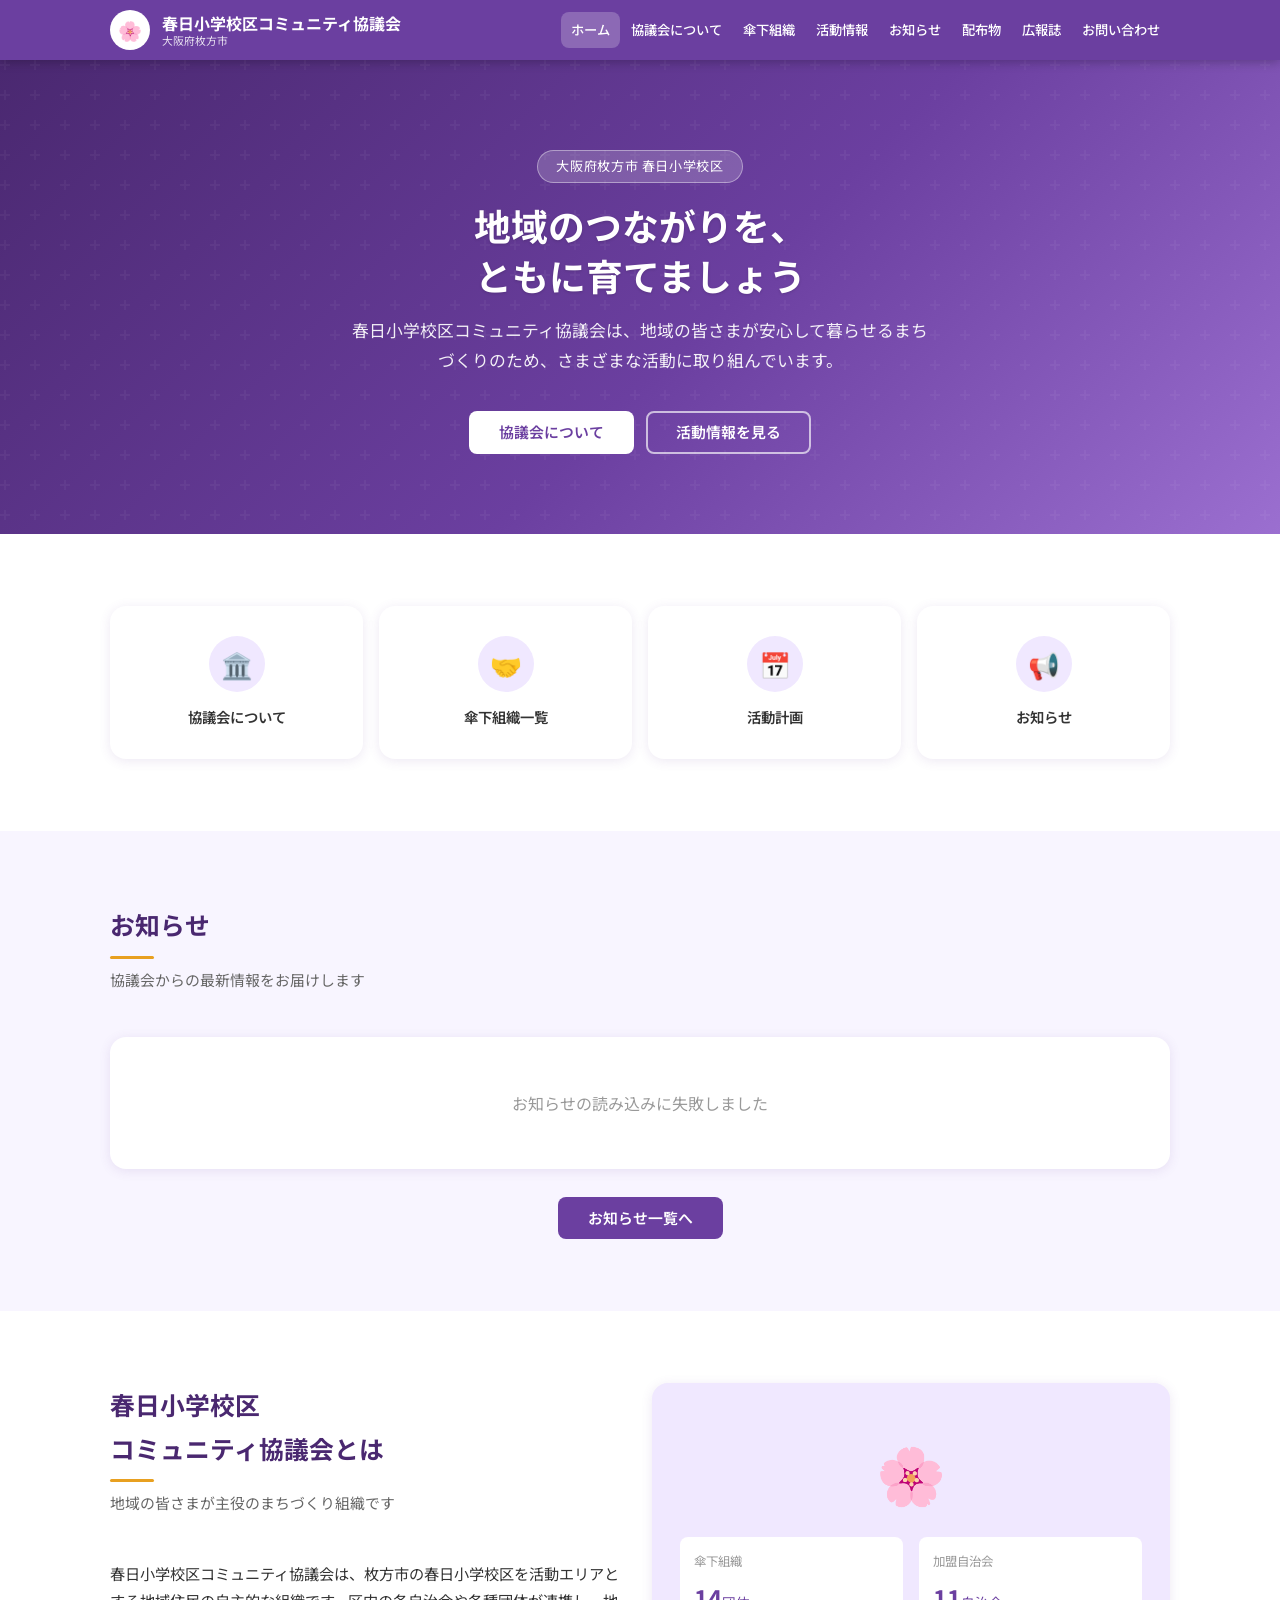
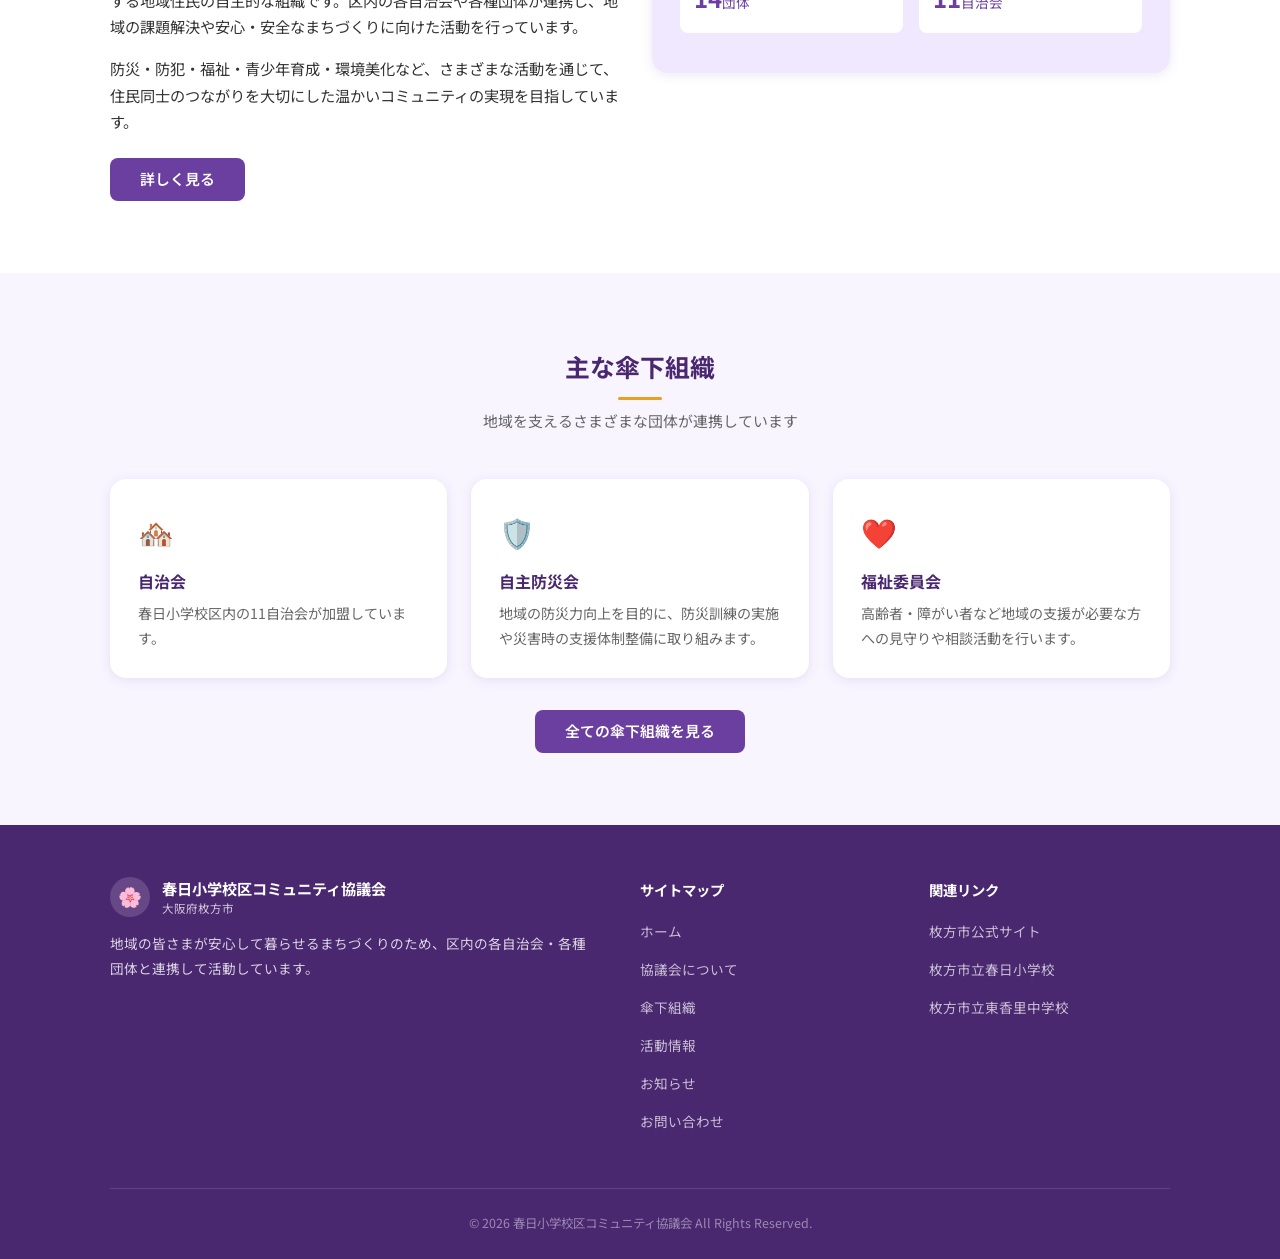
==== index.html @ cde9c7a3 "Update index.html" ====
<!DOCTYPE html>
<html lang="ja">
<head>
  <meta charset="UTF-8">
  <meta name="viewport" content="width=device-width, initial-scale=1.0">
  <title>春日小学校区コミュニティ協議会</title>
  <meta name="description" content="大阪府枚方市 春日小学校区コミュニティ協議会の公式ウェブサイトです。地域の皆さまへのお知らせや活動情報を発信しています。">
  <link rel="preconnect" href="https://fonts.googleapis.com">
  <link href="https://fonts.googleapis.com/css2?family=Noto+Sans+JP:wght@400;500;700&display=swap" rel="stylesheet">
  <link rel="stylesheet" href="css/style.css">
</head>
<body>

<!-- ── ヘッダー ── -->
<header class="site-header">
  <div class="header-inner">
    <a href="index.html" class="site-logo">
      <div class="logo-mark">🌸</div>
      <div class="logo-text">
        春日小学校区コミュニティ協議会
        <small>大阪府枚方市</small>
      </div>
    </a>
    <button class="nav-toggle" aria-label="メニューを開く" aria-expanded="false">
      <span></span><span></span><span></span>
    </button>
    <nav class="site-nav" aria-label="メインナビゲーション">
      <a href="index.html">ホーム</a>
      <a href="about.html">協議会について</a>
      <a href="organizations.html">傘下組織</a>
      <a href="activities.html">活動情報</a>
      <a href="news.html">お知らせ</a>
      <a href="haifubutsu.html">配布物</a>
      <a href="kouhou.html">広報誌</a>
      <a href="contact.html">お問い合わせ</a>
    </nav>
  </div>
</header>

<!-- ── ヒーロー ── -->
<section class="hero">
  <div class="hero-content">
    <div class="hero-badge">大阪府枚方市 春日小学校区</div>
    <h1>地域のつながりを、<br>ともに育てましょう</h1>
    <p>春日小学校区コミュニティ協議会は、地域の皆さまが安心して暮らせるまちづくりのため、さまざまな活動に取り組んでいます。</p>
    <div class="hero-btns">
      <a href="about.html" class="btn btn-white">協議会について</a>
      <a href="activities.html" class="btn btn-outline">活動情報を見る</a>
    </div>
  </div>
</section>

<!-- ── クイックリンク ── -->
<section class="section">
  <div class="container">
    <div class="quick-links">
      <a href="about.html" class="quick-link">
        <div class="ql-icon">🏛️</div>
        <span>協議会について</span>
      </a>
      <a href="organizations.html" class="quick-link">
        <div class="ql-icon">🤝</div>
        <span>傘下組織一覧</span>
      </a>
      <a href="activities.html" class="quick-link">
        <div class="ql-icon">📅</div>
        <span>活動計画</span>
      </a>
      <a href="news.html" class="quick-link">
        <div class="ql-icon">📢</div>
        <span>お知らせ</span>
      </a>
    </div>
  </div>
</section>

<!-- ── お知らせ ── -->
<section class="section section-alt">
  <div class="container">
    <div class="section-head">
      <h2 class="section-title">お知らせ</h2>
      <p class="section-desc">協議会からの最新情報をお届けします</p>
    </div>

    <div class="card">
      <div id="indexNewsContainer"></div>
    </div>

    <div style="text-align:center; margin-top:28px;">
      <a href="news.html" class="btn btn-primary">お知らせ一覧へ</a>
    </div>
  </div>
</section>

<!-- ── 協議会紹介 ── -->
<section class="section">
  <div class="container">
    <div class="grid grid-2" style="align-items:start;">
      <div>
        <div class="section-head">
          <h2 class="section-title">春日小学校区<br>コミュニティ協議会とは</h2>
          <p class="section-desc">地域の皆さまが主役のまちづくり組織です</p>
        </div>
        <p style="margin-bottom:1em; font-size:0.95rem;">春日小学校区コミュニティ協議会は、枚方市の春日小学校区を活動エリアとする地域住民の自主的な組織です。区内の各自治会や各種団体が連携し、地域の課題解決や安心・安全なまちづくりに向けた活動を行っています。</p>
        <p style="margin-bottom:1em; font-size:0.95rem;">防災・防犯・福祉・青少年育成・環境美化など、さまざまな活動を通じて、住民同士のつながりを大切にした温かいコミュニティの実現を目指しています。</p>
        <a href="about.html" class="btn btn-primary" style="margin-top:8px;">詳しく見る</a>
      </div>
      <div>
        <div class="card" style="background:var(--primary-pale); border:none; text-align:center; padding:40px 28px;">
          <div style="font-size:3.5rem; margin-bottom:16px;">🌸</div>
          <div style="display:grid; grid-template-columns:1fr 1fr; gap:16px; text-align:left; margin-top:8px;">
            <div style="background:white; border-radius:var(--radius); padding:14px;">
              <div style="font-size:0.78rem; color:var(--text-muted); margin-bottom:4px;">傘下組織</div>
              <div style="font-size:1.5rem; font-weight:700; color:var(--primary);">14<span style="font-size:0.85rem; font-weight:400;">団体</span></div>
            </div>
            <div style="background:white; border-radius:var(--radius); padding:14px;">
              <div style="font-size:0.78rem; color:var(--text-muted); margin-bottom:4px;">加盟自治会</div>
              <div style="font-size:1.5rem; font-weight:700; color:var(--primary);">11<span style="font-size:0.85rem; font-weight:400;">自治会</span></div>
            </div>
          </div>
        </div>
      </div>
    </div>
  </div>
</section>

<!-- ── 傘下組織一部紹介 ── -->
<section class="section section-alt">
  <div class="container">
    <div class="section-head center">
      <h2 class="section-title">主な傘下組織</h2>
      <p class="section-desc">地域を支えるさまざまな団体が連携しています</p>
    </div>
    <div class="grid grid-3">
      <div class="card">
        <div style="font-size:1.8rem; margin-bottom:10px;">🏘️</div>
        <div style="font-weight:700; color:var(--primary-dark); margin-bottom:6px;">自治会</div>
        <p style="font-size:0.88rem; color:var(--text-light);">春日小学校区内の11自治会が加盟しています。</p>
      </div>
      <div class="card">
        <div style="font-size:1.8rem; margin-bottom:10px;">🛡️</div>
        <div style="font-weight:700; color:var(--primary-dark); margin-bottom:6px;">自主防災会</div>
        <p style="font-size:0.88rem; color:var(--text-light);">地域の防災力向上を目的に、防災訓練の実施や災害時の支援体制整備に取り組みます。</p>
      </div>
      <div class="card">
        <div style="font-size:1.8rem; margin-bottom:10px;">❤️</div>
        <div style="font-weight:700; color:var(--primary-dark); margin-bottom:6px;">福祉委員会</div>
        <p style="font-size:0.88rem; color:var(--text-light);">高齢者・障がい者など地域の支援が必要な方への見守りや相談活動を行います。</p>
      </div>
    </div>
    <div style="text-align:center; margin-top:32px;">
      <a href="organizations.html" class="btn btn-primary">全ての傘下組織を見る</a>
    </div>
  </div>
</section>

<!-- ── フッター ── -->
<footer class="site-footer">
  <div class="container">
    <div class="footer-grid">
      <div>
        <div class="footer-logo">
          <div class="logo-mark">🌸</div>
          <div class="footer-site-name">
            春日小学校区コミュニティ協議会
            <small>大阪府枚方市</small>
          </div>
        </div>
        <p class="footer-desc">地域の皆さまが安心して暮らせるまちづくりのため、区内の各自治会・各種団体と連携して活動しています。</p>
      </div>
      <div>
        <div class="footer-col-title">サイトマップ</div>
        <ul class="footer-nav">
          <li><a href="index.html">ホーム</a></li>
          <li><a href="about.html">協議会について</a></li>
          <li><a href="organizations.html">傘下組織</a></li>
          <li><a href="activities.html">活動情報</a></li>
          <li><a href="news.html">お知らせ</a></li>
          <li><a href="contact.html">お問い合わせ</a></li>
        </ul>
      </div>
      <div>
        <div class="footer-col-title">関連リンク</div>
        <ul class="footer-nav">
          <li><a href="https://www.city.hirakata.osaka.jp/" target="_blank" rel="noopener">枚方市公式サイト</a></li>
            <li><a href="https://hirakata.schoolweb.ne.jp/2710043" target="_blank" rel="noopener">枚方市立春日小学校</a></li>
            <li><a href="https://hirakata.schoolweb.ne.jp/2720035" target="_blank" rel="noopener">枚方市立東香里中学校</a></li>
        </ul>
      </div>
    </div>
    <div class="footer-bottom">
      <p>&copy; 2026 春日小学校区コミュニティ協議会 All Rights Reserved.</p>
    </div>
  </div>
</footer>

<script src="js/config.js"></script>
<script src="js/sheets.js"></script>
<script src="js/main.js"></script>
<script src="js/index.js"></script>
</body>
</html>
---- css/style.css ----
/* =============================================
   春日小学校区コミュニティ協議会 共通スタイル
   ============================================= */

*, *::before, *::after {
  box-sizing: border-box;
  margin: 0;
  padding: 0;
}

:root {
  --primary:       #6B3FA0;
  --primary-dark:  #4A2870;
  --primary-light: #9B6FD0;
  --primary-pale:  #F0E8FF;
  --accent:        #E8A020;
  --text:          #333333;
  --text-light:    #666666;
  --text-muted:    #999999;
  --bg:            #FFFFFF;
  --bg-light:      #F8F5FF;
  --border:        #E0D5F0;
  --shadow:        0 2px 12px rgba(107, 63, 160, 0.12);
  --shadow-hover:  0 6px 24px rgba(107, 63, 160, 0.22);
  --radius:        8px;
  --radius-lg:     16px;
  --font:          'Noto Sans JP', 'Hiragino Sans', 'Yu Gothic UI', 'Meiryo', sans-serif;
  --transition:    0.2s ease;
}

html { font-size: 16px; scroll-behavior: smooth; }

body {
  font-family: var(--font);
  color: var(--text);
  background: var(--bg);
  line-height: 1.75;
}

a { color: var(--primary); text-decoration: none; transition: color var(--transition); }
a:hover { color: var(--primary-dark); }
img { max-width: 100%; height: auto; display: block; }

.container {
  max-width: 1100px;
  margin: 0 auto;
  padding: 0 20px;
}

/* ── Header ── */
.site-header {
  background: var(--primary);
  color: white;
  position: sticky;
  top: 0;
  z-index: 200;
  box-shadow: 0 2px 10px rgba(0,0,0,0.25);
}

.header-inner {
  display: flex;
  align-items: center;
  justify-content: space-between;
  padding: 10px 20px;
  max-width: 1100px;
  margin: 0 auto;
}

.site-logo {
  display: flex;
  align-items: center;
  gap: 12px;
  color: white;
  font-weight: 700;
  font-size: 1rem;
  line-height: 1.3;
}

.site-logo:hover { color: white; }

.logo-mark {
  width: 40px;
  height: 40px;
  background: white;
  border-radius: 50%;
  display: flex;
  align-items: center;
  justify-content: center;
  color: var(--primary);
  font-size: 1.2rem;
  flex-shrink: 0;
}

.logo-text small {
  display: block;
  font-size: 0.68rem;
  font-weight: 400;
  opacity: 0.85;
}

.nav-toggle {
  display: none;
  background: none;
  border: none;
  color: white;
  cursor: pointer;
  padding: 6px;
  flex-direction: column;
  gap: 5px;
}

.nav-toggle span {
  display: block;
  width: 24px;
  height: 2px;
  background: white;
  border-radius: 2px;
  transition: var(--transition);
}

.nav-toggle.open span:nth-child(1) { transform: translateY(7px) rotate(45deg); }
.nav-toggle.open span:nth-child(2) { opacity: 0; }
.nav-toggle.open span:nth-child(3) { transform: translateY(-7px) rotate(-45deg); }

.site-nav { display: flex; gap: 1px; align-items: center; }

.site-nav a {
  color: white;
  padding: 6px 10px;
  border-radius: var(--radius);
  font-size: 0.83rem;
  font-weight: 500;
  transition: background var(--transition);
  white-space: nowrap;
}

.site-nav a:hover,
.site-nav a.active {
  background: rgba(255,255,255,0.22);
  color: white;
}

/* ── Hero ── */
.hero {
  background: linear-gradient(135deg, var(--primary-dark) 0%, var(--primary) 55%, var(--primary-light) 100%);
  color: white;
  padding: 90px 20px 80px;
  text-align: center;
  position: relative;
  overflow: hidden;
}

.hero::before {
  content: '';
  position: absolute;
  inset: 0;
  background: url("data:image/svg+xml,%3Csvg width='60' height='60' viewBox='0 0 60 60' xmlns='http://www.w3.org/2000/svg'%3E%3Cg fill='none' fill-rule='evenodd'%3E%3Cg fill='%23ffffff' fill-opacity='0.04'%3E%3Cpath d='M36 34v-4h-2v4h-4v2h4v4h2v-4h4v-2h-4zm0-30V0h-2v4h-4v2h4v4h2V6h4V4h-4zM6 34v-4H4v4H0v2h4v4h2v-4h4v-2H6zM6 4V0H4v4H0v2h4v4h2V6h4V4H6z'/%3E%3C/g%3E%3C/g%3E%3C/svg%3E");
}

.hero-content { position: relative; z-index: 1; }

.hero-badge {
  display: inline-block;
  background: rgba(255,255,255,0.18);
  border: 1px solid rgba(255,255,255,0.4);
  padding: 4px 18px;
  border-radius: 20px;
  font-size: 0.82rem;
  margin-bottom: 18px;
  letter-spacing: 0.05em;
}

.hero h1 {
  font-size: 2.3rem;
  font-weight: 700;
  margin-bottom: 16px;
  line-height: 1.35;
  text-shadow: 0 1px 3px rgba(0,0,0,0.15);
}

.hero p {
  font-size: 1.05rem;
  opacity: 0.92;
  max-width: 580px;
  margin: 0 auto 36px;
}

.hero-btns { display: flex; gap: 12px; justify-content: center; flex-wrap: wrap; }

/* ── Buttons ── */
.btn {
  display: inline-block;
  padding: 12px 28px;
  border-radius: var(--radius);
  font-weight: 600;
  font-size: 0.93rem;
  cursor: pointer;
  border: 2px solid transparent;
  transition: all var(--transition);
  line-height: 1;
}

.btn-white { background: white; color: var(--primary); }
.btn-white:hover { background: var(--primary-pale); color: var(--primary-dark); }

.btn-outline { background: transparent; color: white; border-color: rgba(255,255,255,0.65); }
.btn-outline:hover { background: rgba(255,255,255,0.18); color: white; }

.btn-primary { background: var(--primary); color: white; }
.btn-primary:hover { background: var(--primary-dark); color: white; }

/* ── Sections ── */
.section { padding: 72px 0; }
.section-alt { background: var(--bg-light); }

.section-head { margin-bottom: 44px; }
.section-head.center { text-align: center; }

.section-title {
  font-size: 1.55rem;
  font-weight: 700;
  color: var(--primary-dark);
  padding-bottom: 12px;
  position: relative;
  margin-bottom: 8px;
}

.section-title::after {
  content: '';
  position: absolute;
  bottom: 0;
  left: 0;
  width: 44px;
  height: 3px;
  background: var(--accent);
  border-radius: 2px;
}

.section-head.center .section-title::after {
  left: 50%;
  transform: translateX(-50%);
}

.section-desc {
  color: var(--text-light);
  font-size: 0.93rem;
  margin-top: 6px;
}

/* ── Cards ── */
.card {
  background: white;
  border-radius: var(--radius-lg);
  padding: 28px;
  box-shadow: var(--shadow);
  transition: box-shadow var(--transition), transform var(--transition);
}

.card:hover { box-shadow: var(--shadow-hover); transform: translateY(-3px); }

.grid { display: grid; gap: 24px; }
.grid-2 { grid-template-columns: repeat(2, 1fr); }
.grid-3 { grid-template-columns: repeat(3, 1fr); }

/* ── Quick Links ── */
.quick-links { display: grid; grid-template-columns: repeat(4, 1fr); gap: 16px; }

.quick-link {
  display: flex;
  flex-direction: column;
  align-items: center;
  gap: 12px;
  padding: 28px 16px;
  background: white;
  border-radius: var(--radius-lg);
  box-shadow: var(--shadow);
  text-align: center;
  color: var(--text);
  font-weight: 600;
  font-size: 0.9rem;
  transition: all var(--transition);
  border: 2px solid transparent;
}

.quick-link:hover {
  box-shadow: var(--shadow-hover);
  transform: translateY(-4px);
  color: var(--primary);
  border-color: var(--primary-pale);
}

.ql-icon {
  width: 56px;
  height: 56px;
  background: var(--primary-pale);
  border-radius: 50%;
  display: flex;
  align-items: center;
  justify-content: center;
  font-size: 1.6rem;
  transition: background var(--transition);
}

.quick-link:hover .ql-icon { background: var(--primary); }

/* ── News ── */
.news-list { list-style: none; }

.news-item {
  display: flex;
  align-items: flex-start;
  gap: 14px;
  padding: 14px 0;
  border-bottom: 1px solid var(--border);
}

.news-item:last-child { border-bottom: none; }

.news-meta { display: flex; align-items: center; gap: 8px; flex-shrink: 0; min-width: 170px; }

.news-date { font-size: 0.83rem; color: var(--text-muted); white-space: nowrap; }

.tag {
  display: inline-block;
  padding: 2px 10px;
  border-radius: 12px;
  font-size: 0.75rem;
  font-weight: 700;
  white-space: nowrap;
}

.tag-info    { background: var(--primary-pale); color: var(--primary); }
.tag-event   { background: #FFF3CD; color: #856404; }
.tag-notice  { background: #D4EDDA; color: #155724; }
.tag-urgent  { background: #F8D7DA; color: #721c24; }

.news-text { font-size: 0.93rem; }
.news-text a:hover { color: var(--primary); }

/* ── Org Chart ── */
.org-wrap { overflow-x: auto; padding-bottom: 8px; }

.org-chart { min-width: 640px; font-size: 0.88rem; }

.org-top { text-align: center; margin-bottom: 0; }

.org-box-main {
  display: inline-block;
  background: var(--primary);
  color: white;
  padding: 14px 32px;
  border-radius: var(--radius);
  font-weight: 700;
  font-size: 1.05rem;
  position: relative;
}

.org-box-main::after {
  content: '';
  position: absolute;
  bottom: -24px;
  left: 50%;
  transform: translateX(-50%);
  width: 2px;
  height: 24px;
  background: var(--border);
}

.org-row {
  display: flex;
  gap: 12px;
  justify-content: center;
  flex-wrap: wrap;
  padding-top: 24px;
  position: relative;
}

.org-row::before {
  content: '';
  position: absolute;
  top: 0;
  left: 10%;
  right: 10%;
  height: 2px;
  background: var(--border);
}

.org-col {
  display: flex;
  flex-direction: column;
  align-items: center;
  gap: 8px;
  position: relative;
}

.org-col::before {
  content: '';
  position: absolute;
  top: -24px;
  left: 50%;
  transform: translateX(-50%);
  width: 2px;
  height: 24px;
  background: var(--border);
}

.org-box-sub {
  background: var(--primary-pale);
  color: var(--primary-dark);
  padding: 8px 16px;
  border-radius: var(--radius);
  font-weight: 600;
  text-align: center;
  white-space: nowrap;
}

.org-box-leaf {
  background: white;
  border: 1px solid var(--border);
  color: var(--text);
  padding: 5px 12px;
  border-radius: var(--radius);
  font-size: 0.82rem;
  text-align: center;
  white-space: nowrap;
}

.org-leaves {
  display: flex;
  flex-direction: column;
  gap: 6px;
  align-items: center;
  position: relative;
  padding-top: 16px;
}

.org-leaves::before {
  content: '';
  position: absolute;
  top: 0;
  left: 50%;
  transform: translateX(-50%);
  width: 2px;
  height: 16px;
  background: var(--border);
}

/* ── Page Header ── */
.page-header {
  background: linear-gradient(135deg, var(--primary-dark), var(--primary));
  color: white;
  padding: 52px 20px 44px;
}

.breadcrumb {
  font-size: 0.78rem;
  opacity: 0.75;
  margin-bottom: 10px;
}

.breadcrumb a { color: white; }
.breadcrumb a:hover { opacity: 1; color: white; text-decoration: underline; }
.breadcrumb span { margin: 0 6px; }

.page-header h1 { font-size: 1.85rem; font-weight: 700; margin-bottom: 8px; }
.page-header p   { opacity: 0.88; font-size: 0.93rem; }

/* ── Table ── */
.table-wrap { overflow-x: auto; }

table { width: 100%; border-collapse: collapse; font-size: 0.9rem; }
th {
  background: var(--primary);
  color: white;
  padding: 11px 16px;
  text-align: left;
  font-weight: 600;
  white-space: nowrap;
}
td { padding: 11px 16px; border-bottom: 1px solid var(--border); vertical-align: top; }
tr:last-child td { border-bottom: none; }
tr:nth-child(even) td { background: var(--bg-light); }

/* ── Form ── */
.form-group { margin-bottom: 22px; }

.form-label {
  display: block;
  font-size: 0.9rem;
  font-weight: 600;
  margin-bottom: 6px;
}

.form-label .req { color: #C0392B; font-size: 0.78rem; margin-left: 4px; }

.form-control {
  width: 100%;
  padding: 10px 14px;
  border: 1px solid var(--border);
  border-radius: var(--radius);
  font-size: 0.93rem;
  font-family: var(--font);
  color: var(--text);
  background: white;
  transition: border-color var(--transition), box-shadow var(--transition);
}

.form-control:focus {
  outline: none;
  border-color: var(--primary-light);
  box-shadow: 0 0 0 3px rgba(107,63,160,0.14);
}

textarea.form-control { min-height: 140px; resize: vertical; }

/* ── Org Card ── */
.org-card {
  background: white;
  border-radius: var(--radius-lg);
  padding: 24px;
  box-shadow: var(--shadow);
  border-left: 4px solid var(--primary);
  transition: box-shadow var(--transition), transform var(--transition);
}

.org-card:hover { box-shadow: var(--shadow-hover); transform: translateY(-2px); }

.org-card-name {
  font-size: 1rem;
  font-weight: 700;
  color: var(--primary-dark);
  margin-bottom: 8px;
}

.org-card-desc { font-size: 0.88rem; color: var(--text-light); line-height: 1.6; }

/* ── Greeting ── */
.greeting-card {
  background: white;
  border-radius: var(--radius-lg);
  padding: 40px;
  box-shadow: var(--shadow);
  display: grid;
  grid-template-columns: 1fr 220px;
  gap: 40px;
  align-items: start;
}

.greeting-text p { margin-bottom: 1em; font-size: 0.95rem; line-height: 1.9; }
.greeting-sign { text-align: right; font-size: 0.9rem; color: var(--text-light); margin-top: 16px; }
.greeting-sign strong { display: block; font-size: 1.1rem; color: var(--primary-dark); margin-top: 4px; }

.greeting-img {
  background: var(--primary-pale);
  border-radius: var(--radius-lg);
  height: 200px;
  display: flex;
  align-items: center;
  justify-content: center;
  color: var(--primary-light);
  font-size: 4rem;
}

/* ── Activity Timeline ── */
.timeline { position: relative; padding-left: 28px; }
.timeline::before {
  content: '';
  position: absolute;
  left: 8px;
  top: 0;
  bottom: 0;
  width: 2px;
  background: var(--border);
}

.timeline-item {
  position: relative;
  margin-bottom: 28px;
}

.timeline-item::before {
  content: '';
  position: absolute;
  left: -24px;
  top: 6px;
  width: 12px;
  height: 12px;
  background: var(--primary);
  border-radius: 50%;
  border: 2px solid white;
  box-shadow: 0 0 0 2px var(--primary);
}

.timeline-month {
  font-size: 0.82rem;
  color: var(--primary);
  font-weight: 700;
  margin-bottom: 4px;
  text-transform: uppercase;
}

.timeline-content {
  background: white;
  border-radius: var(--radius);
  padding: 14px 18px;
  box-shadow: var(--shadow);
  font-size: 0.9rem;
}

.timeline-content ul { margin: 4px 0 0 18px; }
.timeline-content li { margin-bottom: 4px; }

/* ── Footer ── */
.site-footer {
  background: var(--primary-dark);
  color: rgba(255,255,255,0.8);
  padding: 52px 0 24px;
}

.footer-grid {
  display: grid;
  grid-template-columns: 2fr 1fr 1fr;
  gap: 48px;
  margin-bottom: 44px;
}

.footer-logo { display: flex; align-items: center; gap: 12px; margin-bottom: 14px; }
.footer-logo .logo-mark { background: rgba(255,255,255,0.15); color: white; }
.footer-site-name { color: white; font-size: 0.95rem; font-weight: 700; line-height: 1.4; }
.footer-site-name small { display: block; font-size: 0.72rem; font-weight: 400; opacity: 0.75; }

.footer-desc { font-size: 0.85rem; line-height: 1.8; }

.footer-col-title { color: white; font-size: 0.9rem; font-weight: 700; margin-bottom: 14px; }

.footer-nav { list-style: none; }
.footer-nav li { margin-bottom: 10px; }
.footer-nav a { color: rgba(255,255,255,0.7); font-size: 0.85rem; }
.footer-nav a:hover { color: white; }

.footer-bottom {
  border-top: 1px solid rgba(255,255,255,0.12);
  padding-top: 24px;
  text-align: center;
  font-size: 0.78rem;
  color: rgba(255,255,255,0.45);
}

/* ── Alert ── */
.alert {
  padding: 14px 20px;
  border-radius: var(--radius);
  margin-bottom: 20px;
  font-size: 0.9rem;
  border-left: 4px solid;
}

.alert-info { background: var(--primary-pale); border-color: var(--primary); color: var(--primary-dark); }
.alert-warn { background: #FFF3CD; border-color: #FFC107; color: #856404; }

/* ── Responsive ── */
@media (max-width: 900px) {
  .greeting-card { grid-template-columns: 1fr; }
  .greeting-img { height: 140px; }
  .footer-grid { grid-template-columns: 1fr 1fr; gap: 32px; }
  .footer-grid > *:first-child { grid-column: 1 / -1; }
}

@media (max-width: 768px) {
  .nav-toggle { display: flex; }

  .site-nav {
    display: none;
    position: absolute;
    top: 100%;
    left: 0; right: 0;
    background: var(--primary-dark);
    flex-direction: column;
    padding: 12px;
    gap: 4px;
    box-shadow: 0 4px 12px rgba(0,0,0,0.3);
  }

  .site-nav.open { display: flex; }
  .site-nav a { padding: 11px 16px; font-size: 0.93rem; }
  .site-header { position: relative; }

  .hero { padding: 64px 20px 56px; }
  .hero h1 { font-size: 1.65rem; }
  .section { padding: 52px 0; }

  .grid-2, .grid-3 { grid-template-columns: 1fr; }
  .quick-links { grid-template-columns: repeat(2, 1fr); }
  .footer-grid { grid-template-columns: 1fr; gap: 28px; }
}

@media (max-width: 480px) {
  .hero h1 { font-size: 1.4rem; }
  .news-meta { min-width: unset; flex-wrap: wrap; }
  .page-header h1 { font-size: 1.5rem; }
}
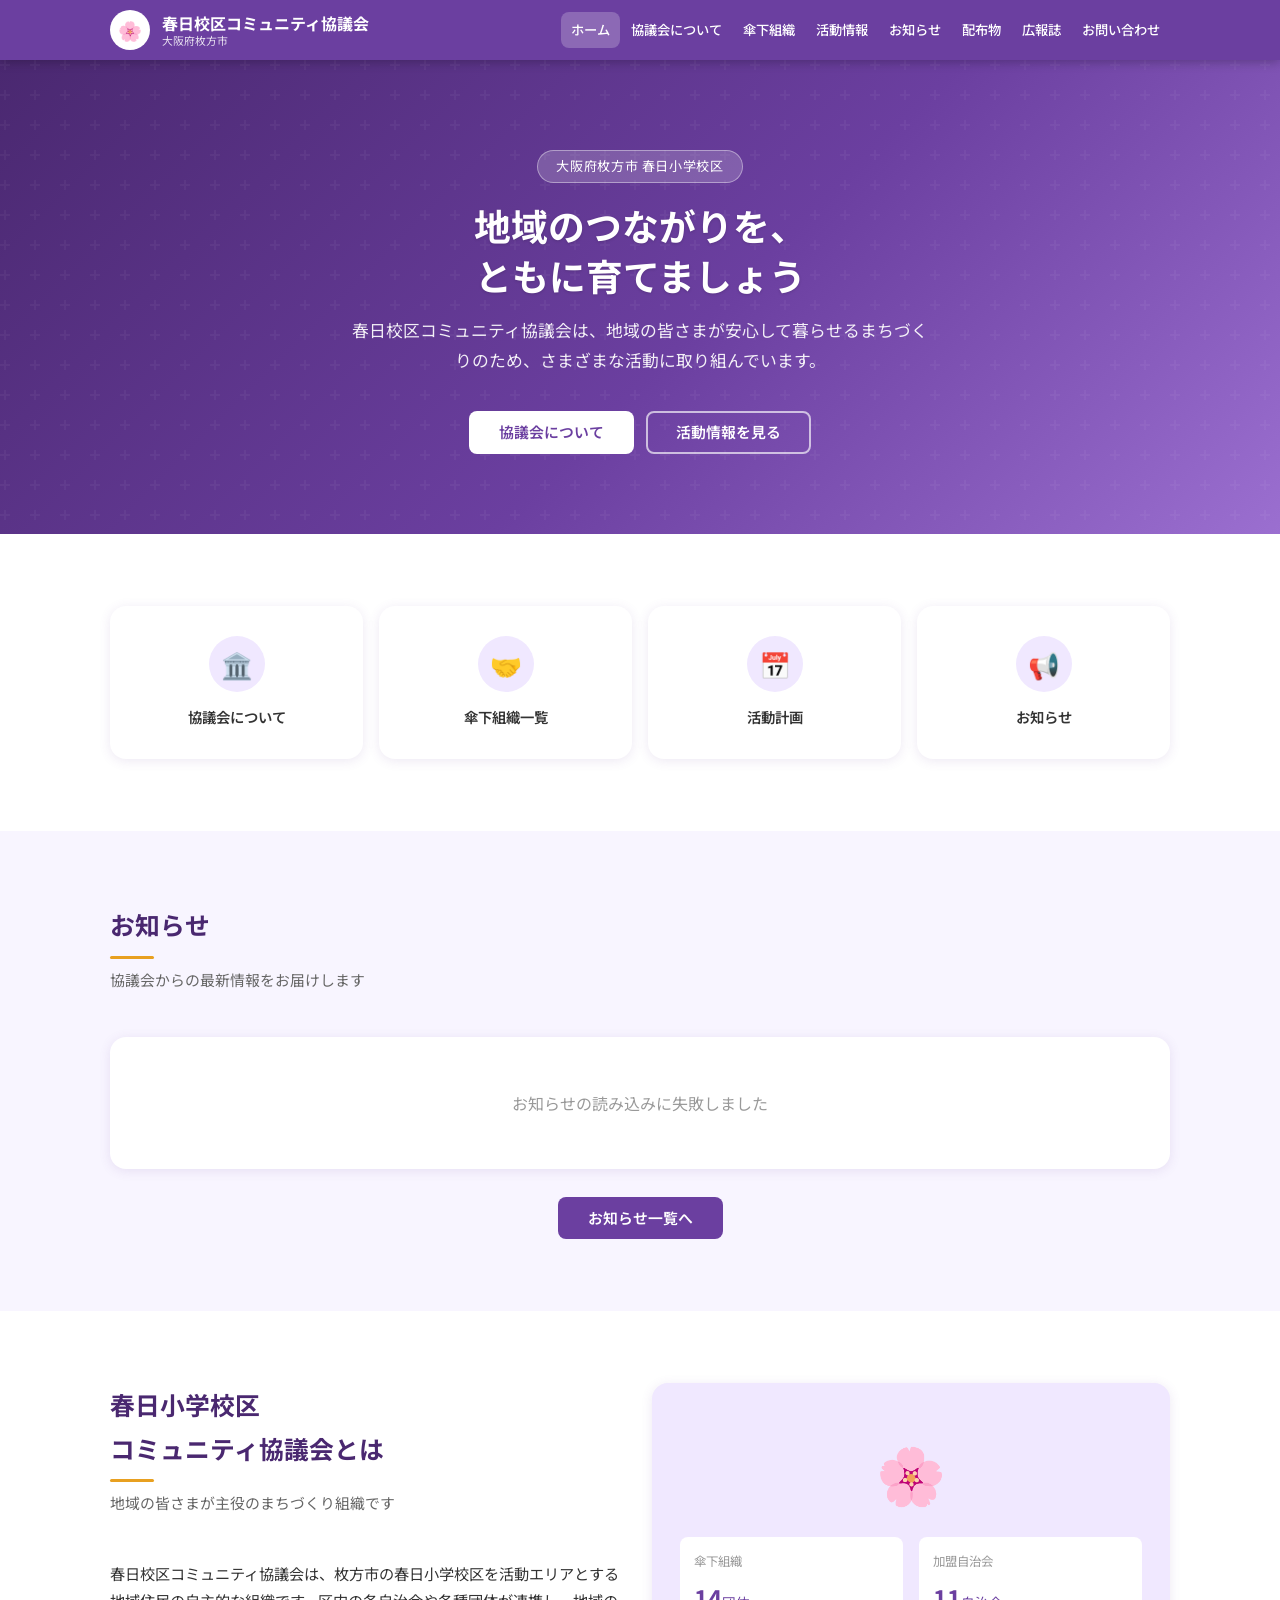
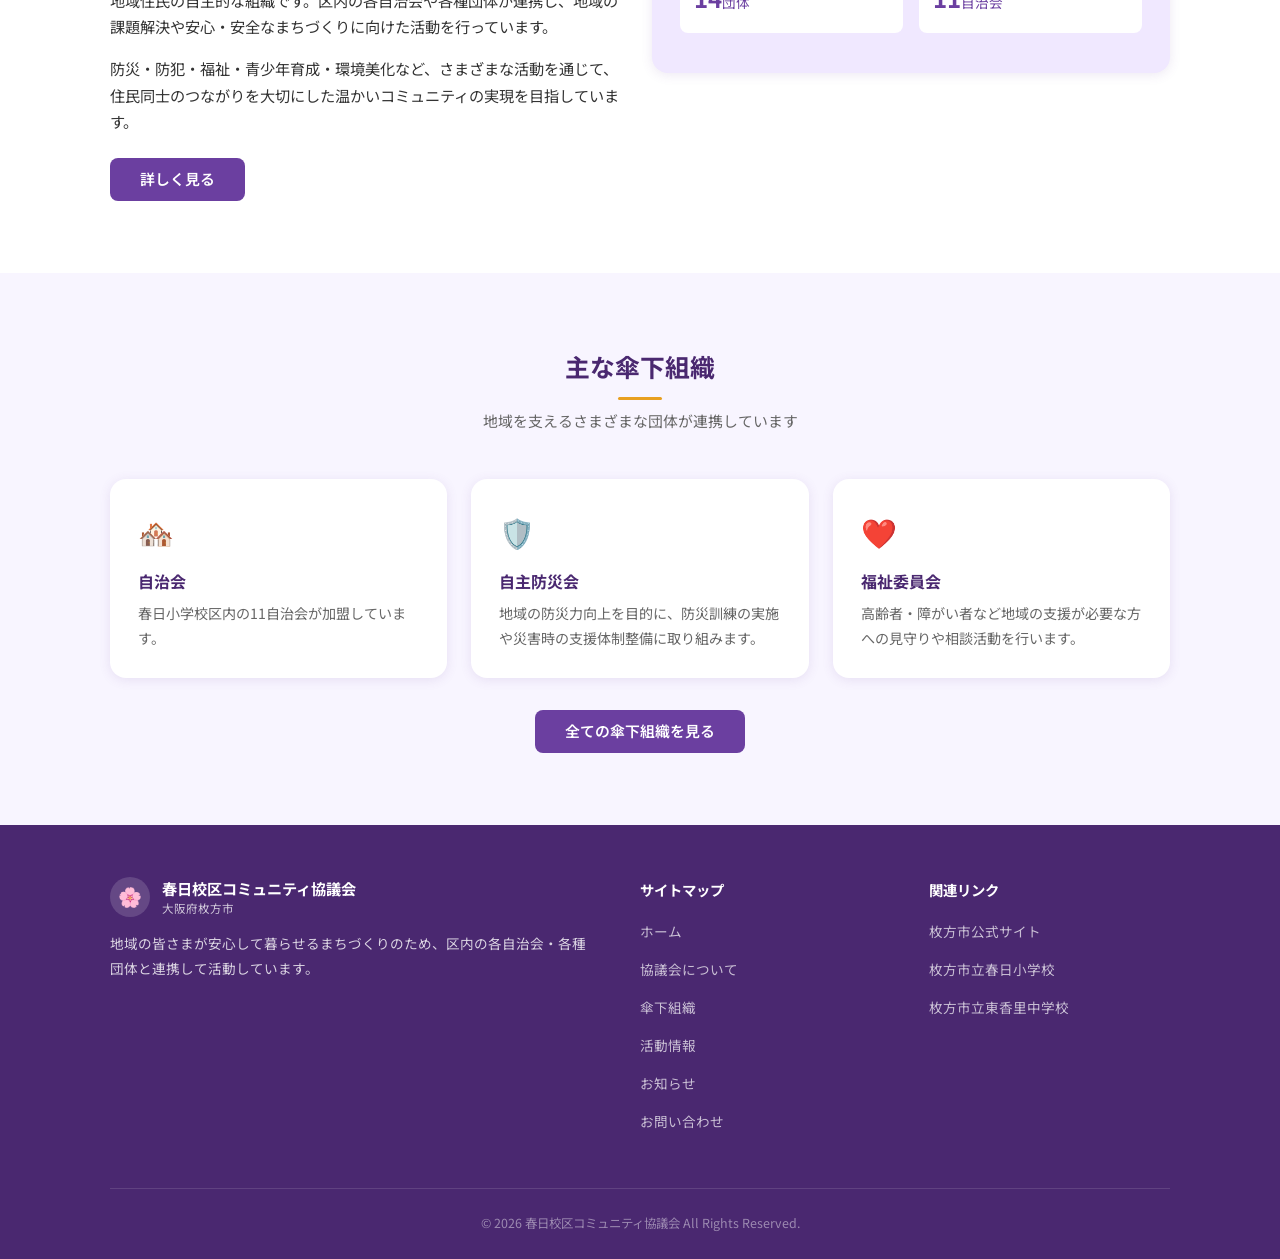
==== commit afb49b00: "表記の修正（春日校区コミュニティ協議会）およびGoogleカレンダーの埋め込み" ====
--- a/index.html
+++ b/index.html
@@ -3,8 +3,8 @@
 <head>
   <meta charset="UTF-8">
   <meta name="viewport" content="width=device-width, initial-scale=1.0">
-  <title>春日小学校区コミュニティ協議会</title>
-  <meta name="description" content="大阪府枚方市 春日小学校区コミュニティ協議会の公式ウェブサイトです。地域の皆さまへのお知らせや活動情報を発信しています。">
+  <title>春日校区コミュニティ協議会</title>
+  <meta name="description" content="大阪府枚方市 春日校区コミュニティ協議会の公式ウェブサイトです。地域の皆さまへのお知らせや活動情報を発信しています。">
   <link rel="preconnect" href="https://fonts.googleapis.com">
   <link href="https://fonts.googleapis.com/css2?family=Noto+Sans+JP:wght@400;500;700&display=swap" rel="stylesheet">
   <link rel="stylesheet" href="css/style.css">
@@ -17,7 +17,7 @@
     <a href="index.html" class="site-logo">
       <div class="logo-mark">🌸</div>
       <div class="logo-text">
-        春日小学校区コミュニティ協議会
+        春日校区コミュニティ協議会
         <small>大阪府枚方市</small>
       </div>
     </a>
@@ -42,7 +42,7 @@
   <div class="hero-content">
     <div class="hero-badge">大阪府枚方市 春日小学校区</div>
     <h1>地域のつながりを、<br>ともに育てましょう</h1>
-    <p>春日小学校区コミュニティ協議会は、地域の皆さまが安心して暮らせるまちづくりのため、さまざまな活動に取り組んでいます。</p>
+    <p>春日校区コミュニティ協議会は、地域の皆さまが安心して暮らせるまちづくりのため、さまざまな活動に取り組んでいます。</p>
     <div class="hero-btns">
       <a href="about.html" class="btn btn-white">協議会について</a>
       <a href="activities.html" class="btn btn-outline">活動情報を見る</a>
@@ -101,7 +101,7 @@
           <h2 class="section-title">春日小学校区<br>コミュニティ協議会とは</h2>
           <p class="section-desc">地域の皆さまが主役のまちづくり組織です</p>
         </div>
-        <p style="margin-bottom:1em; font-size:0.95rem;">春日小学校区コミュニティ協議会は、枚方市の春日小学校区を活動エリアとする地域住民の自主的な組織です。区内の各自治会や各種団体が連携し、地域の課題解決や安心・安全なまちづくりに向けた活動を行っています。</p>
+        <p style="margin-bottom:1em; font-size:0.95rem;">春日校区コミュニティ協議会は、枚方市の春日小学校区を活動エリアとする地域住民の自主的な組織です。区内の各自治会や各種団体が連携し、地域の課題解決や安心・安全なまちづくりに向けた活動を行っています。</p>
         <p style="margin-bottom:1em; font-size:0.95rem;">防災・防犯・福祉・青少年育成・環境美化など、さまざまな活動を通じて、住民同士のつながりを大切にした温かいコミュニティの実現を目指しています。</p>
         <a href="about.html" class="btn btn-primary" style="margin-top:8px;">詳しく見る</a>
       </div>
@@ -162,7 +162,7 @@
         <div class="footer-logo">
           <div class="logo-mark">🌸</div>
           <div class="footer-site-name">
-            春日小学校区コミュニティ協議会
+            春日校区コミュニティ協議会
             <small>大阪府枚方市</small>
           </div>
         </div>
@@ -189,7 +189,7 @@
       </div>
     </div>
     <div class="footer-bottom">
-      <p>&copy; 2026 春日小学校区コミュニティ協議会 All Rights Reserved.</p>
+      <p>&copy; 2026 春日校区コミュニティ協議会 All Rights Reserved.</p>
     </div>
   </div>
 </footer>
--- a/css/style.css
+++ b/css/style.css
@@ -1,5 +1,5 @@
 /* =============================================
-   春日小学校区コミュニティ協議会 共通スタイル
+   春日校区コミュニティ協議会 共通スタイル
    ============================================= */
 
 *, *::before, *::after {
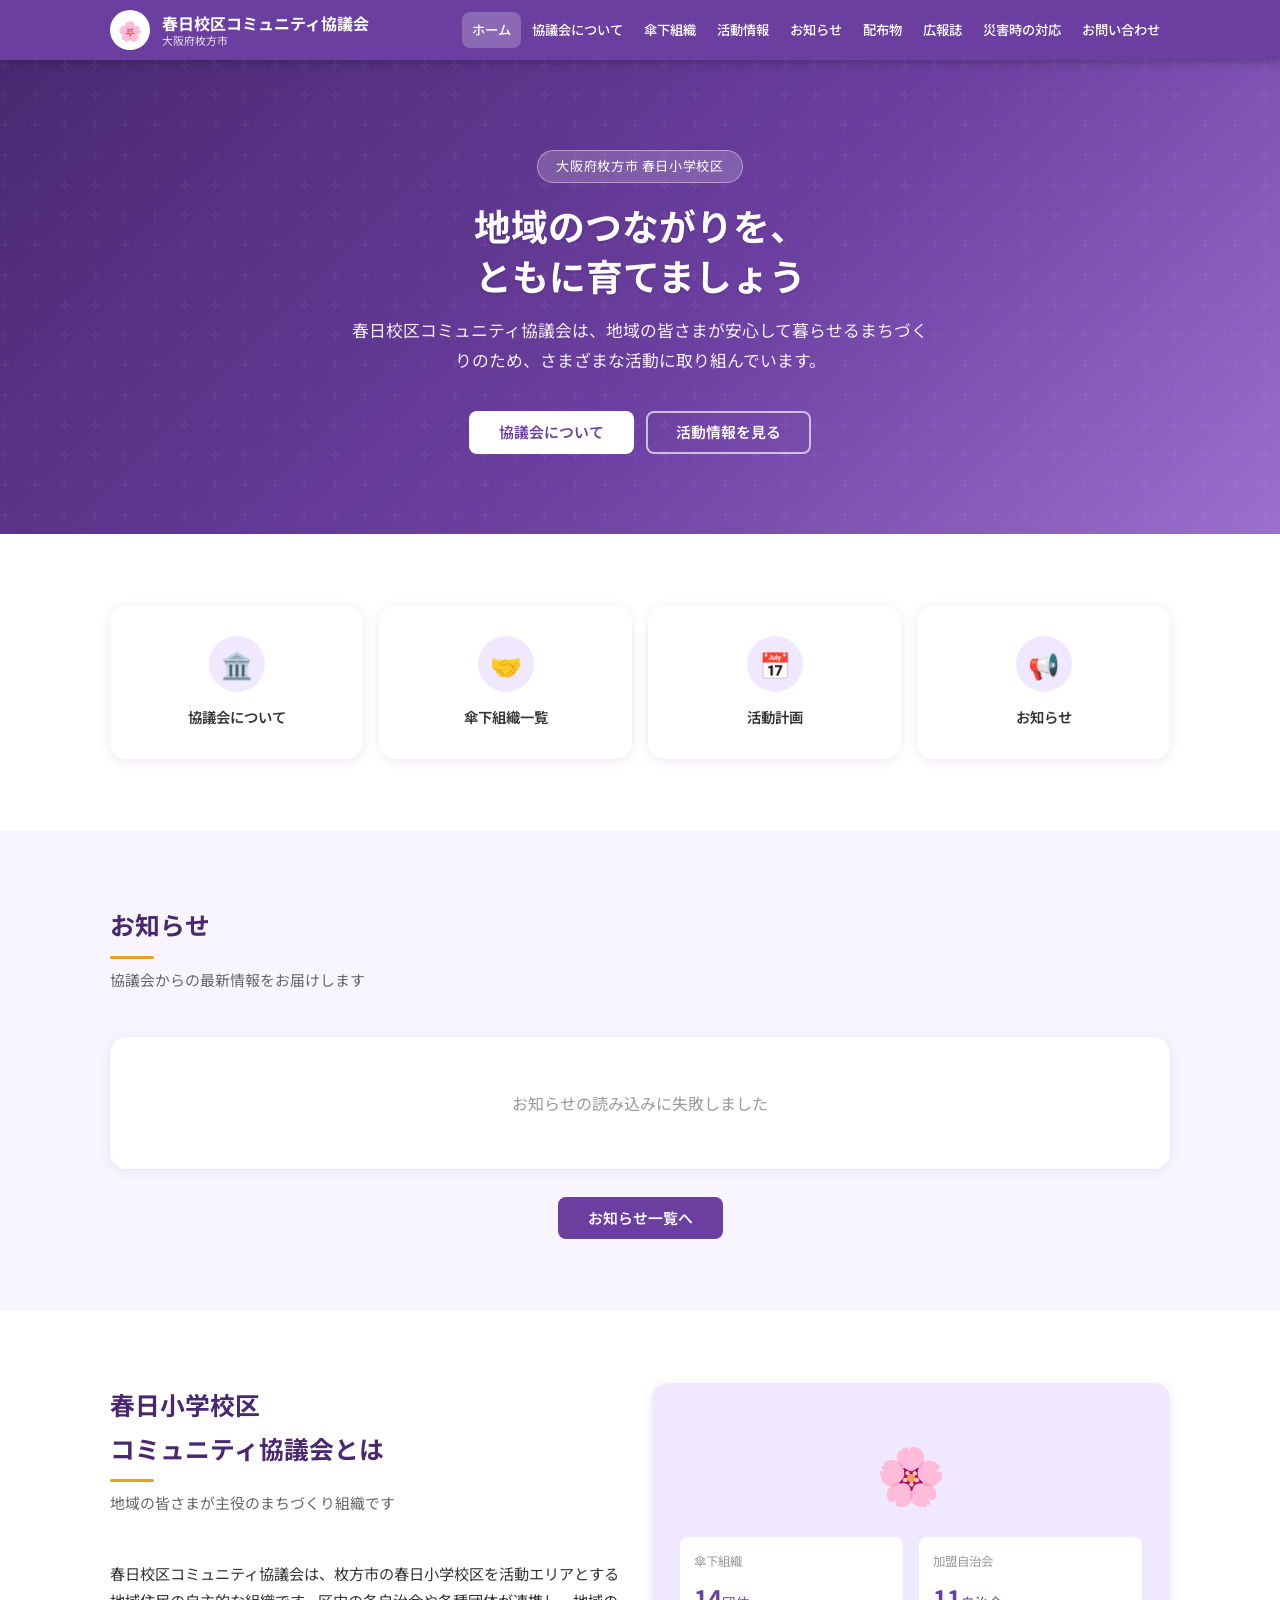
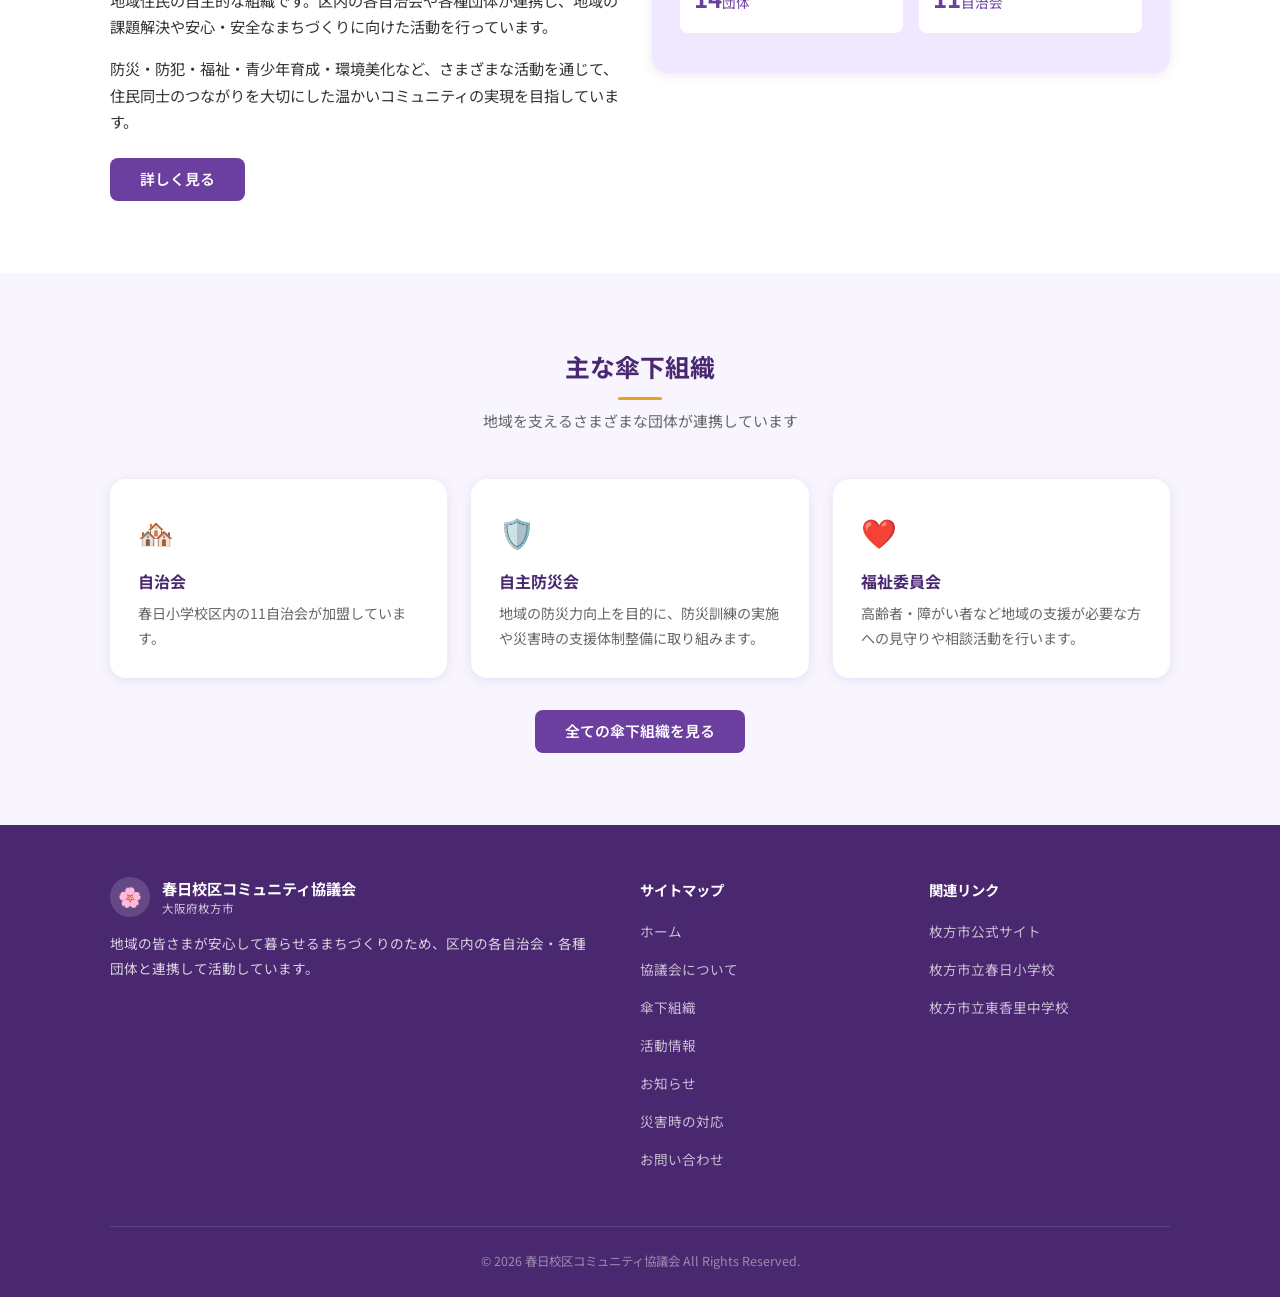
==== commit afec7416: "災害時の対応ページを追加 自助・共助・公助の考え方、自主防災会による避難所運営体制、 自治会加入のお願い、避難所・防災情報の4セクションで構成した disaster.htmlを新規作成し、全ページのナ" ====
--- a/index.html
+++ b/index.html
@@ -32,7 +32,8 @@
       <a href="news.html">お知らせ</a>
       <a href="haifubutsu.html">配布物</a>
       <a href="kouhou.html">広報誌</a>
-      <a href="contact.html">お問い合わせ</a>
+      <a href="disaster.html">災害時の対応</a>
+        <a href="contact.html">お問い合わせ</a>
     </nav>
   </div>
 </header>
@@ -176,7 +177,8 @@
           <li><a href="organizations.html">傘下組織</a></li>
           <li><a href="activities.html">活動情報</a></li>
           <li><a href="news.html">お知らせ</a></li>
-          <li><a href="contact.html">お問い合わせ</a></li>
+          <li><a href="disaster.html">災害時の対応</a></li>
+            <li><a href="contact.html">お問い合わせ</a></li>
         </ul>
       </div>
       <div>
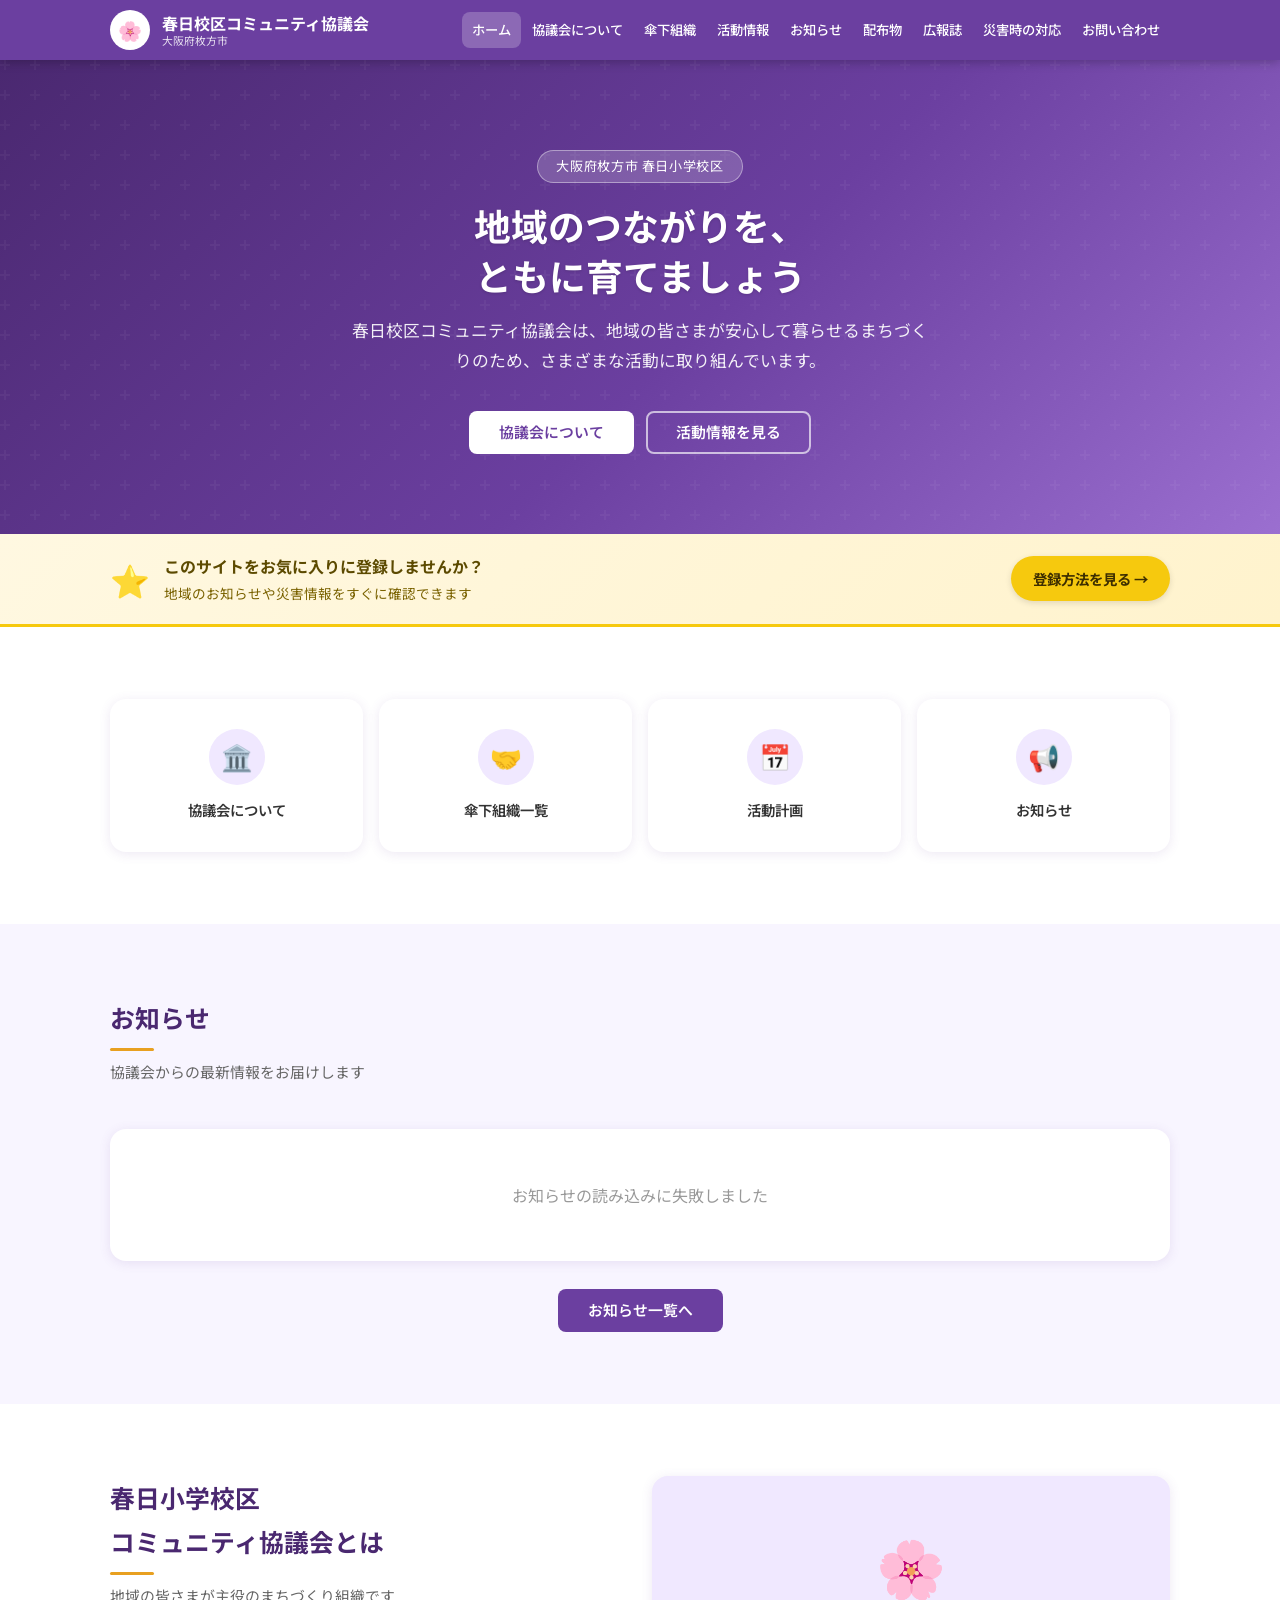
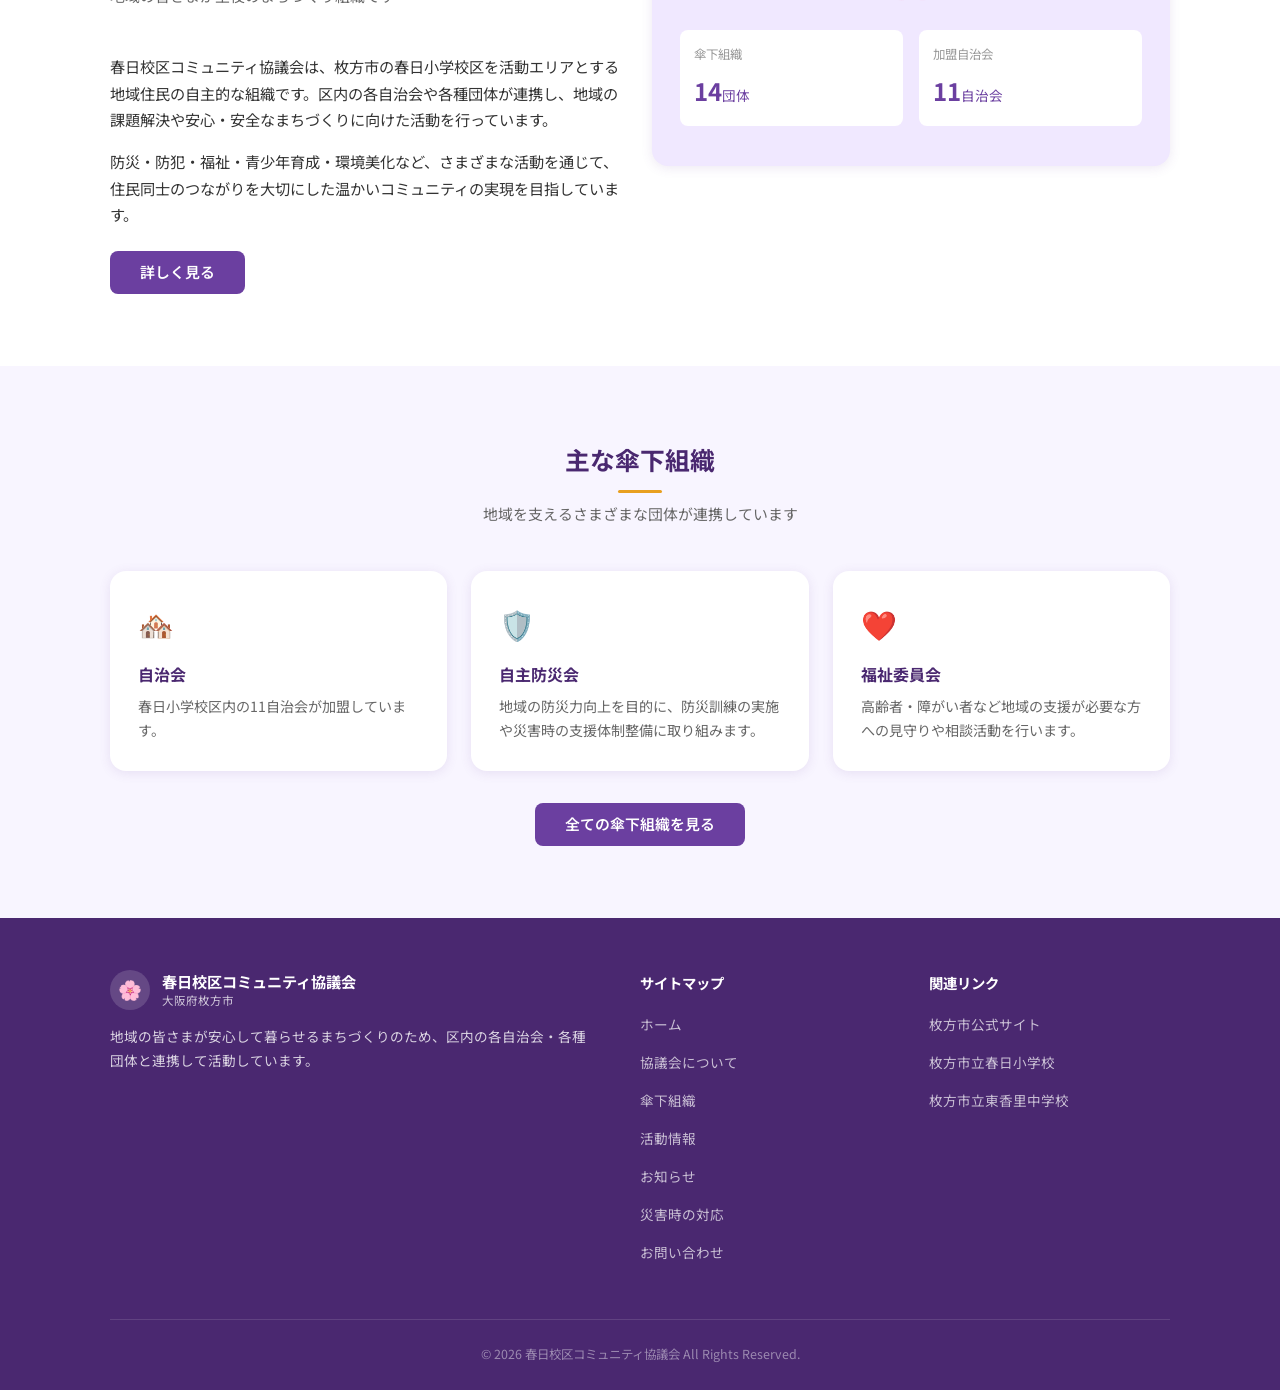
==== commit bc8fd23f: "お気に入り登録の説明ページを追加 - bookmark.html: iPhone・Android・PC別のお気に入り登録手順をSVGイラスト付きで説明 - index.html: ヒーローとクイックリ" ====
--- a/index.html
+++ b/index.html
@@ -51,6 +51,22 @@
   </div>
 </section>
 
+<!-- ── お気に入り登録バナー ── -->
+<section style="background: linear-gradient(135deg, #fff8e1 0%, #fff3cd 100%); border-bottom: 3px solid #f6c90e;">
+  <div class="container" style="padding-top: 18px; padding-bottom: 18px;">
+    <div style="display:flex; align-items:center; justify-content:space-between; flex-wrap:wrap; gap:12px;">
+      <div style="display:flex; align-items:center; gap:14px;">
+        <div style="font-size:2rem; line-height:1;">⭐</div>
+        <div>
+          <div style="font-weight:700; color:#5c4a00; font-size:1rem;">このサイトをお気に入りに登録しませんか？</div>
+          <div style="font-size:0.85rem; color:#7a6200; margin-top:2px;">地域のお知らせや災害情報をすぐに確認できます</div>
+        </div>
+      </div>
+      <a href="bookmark.html" style="flex-shrink:0; background:#f6c90e; color:#3d2e00; font-weight:700; font-size:0.9rem; padding:10px 22px; border-radius:999px; text-decoration:none; white-space:nowrap; box-shadow:0 2px 6px rgba(0,0,0,0.12);">登録方法を見る →</a>
+    </div>
+  </div>
+</section>
+
 <!-- ── クイックリンク ── -->
 <section class="section">
   <div class="container">
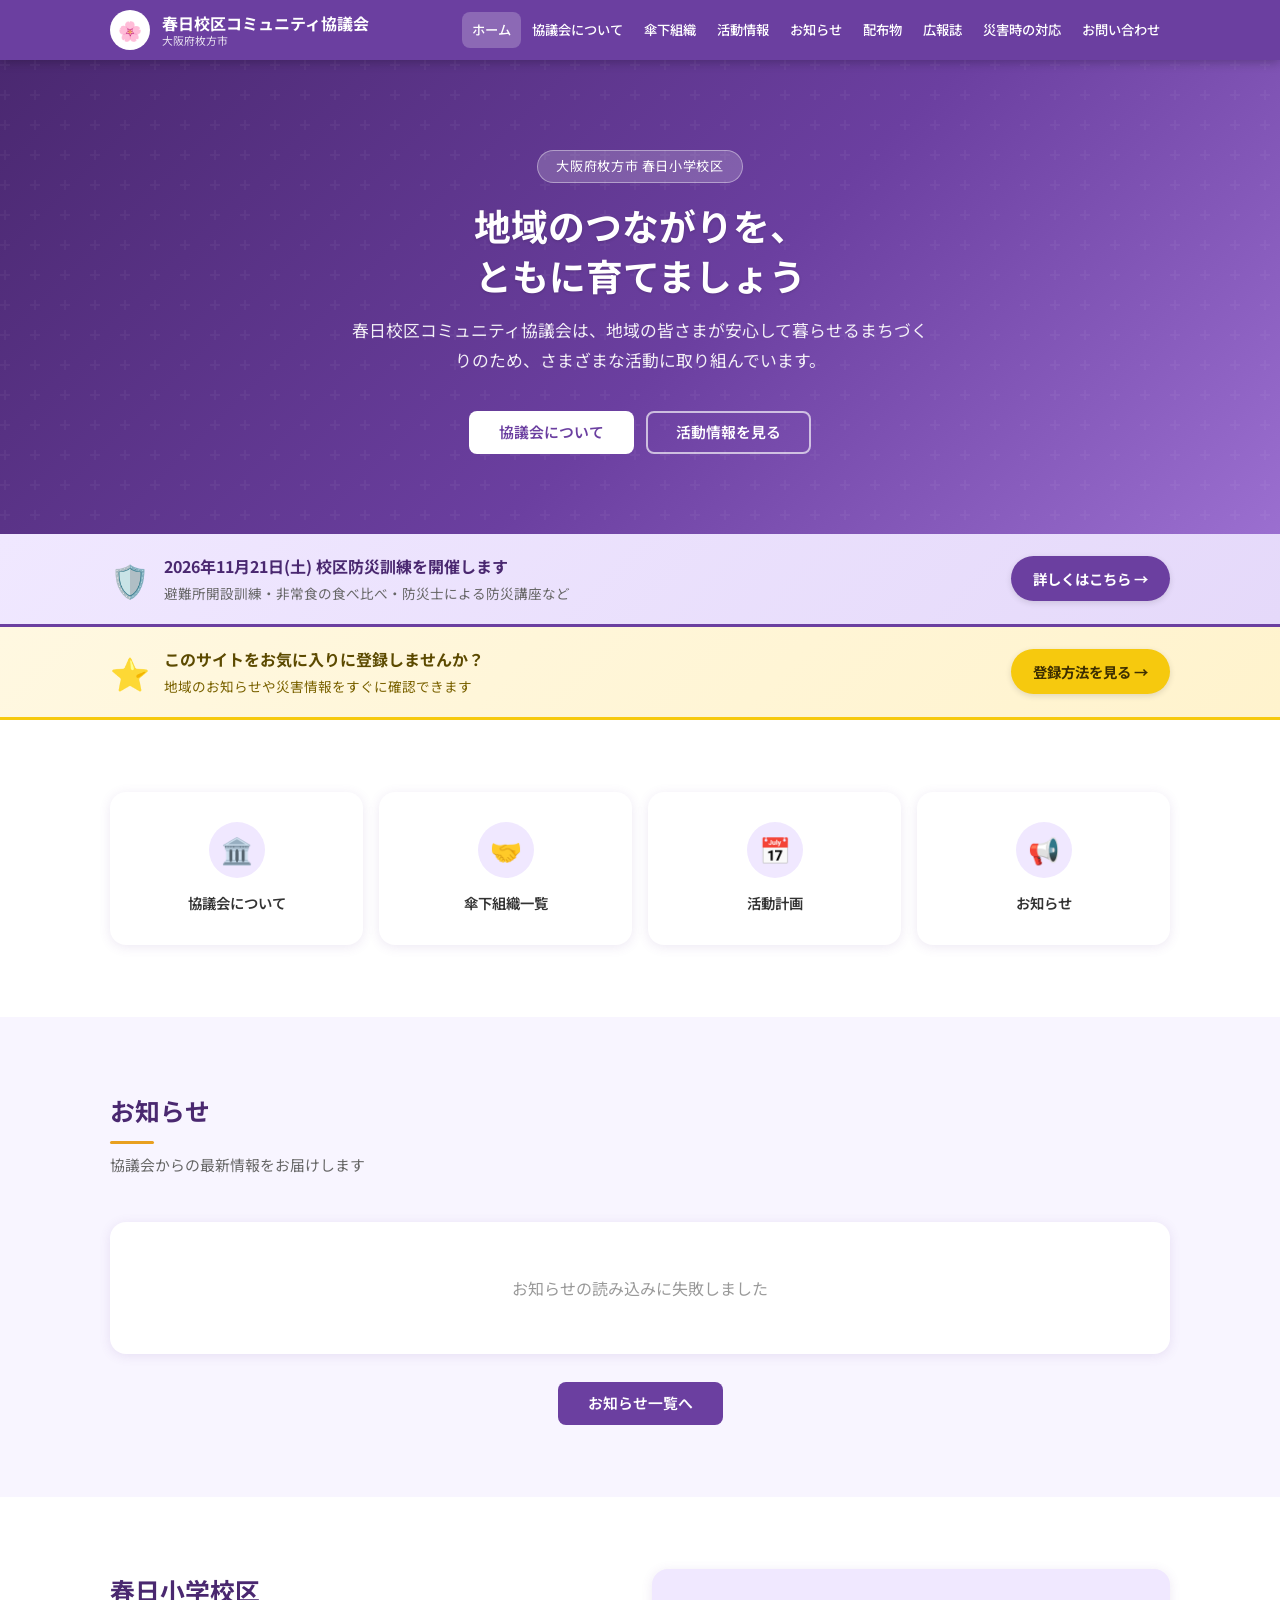
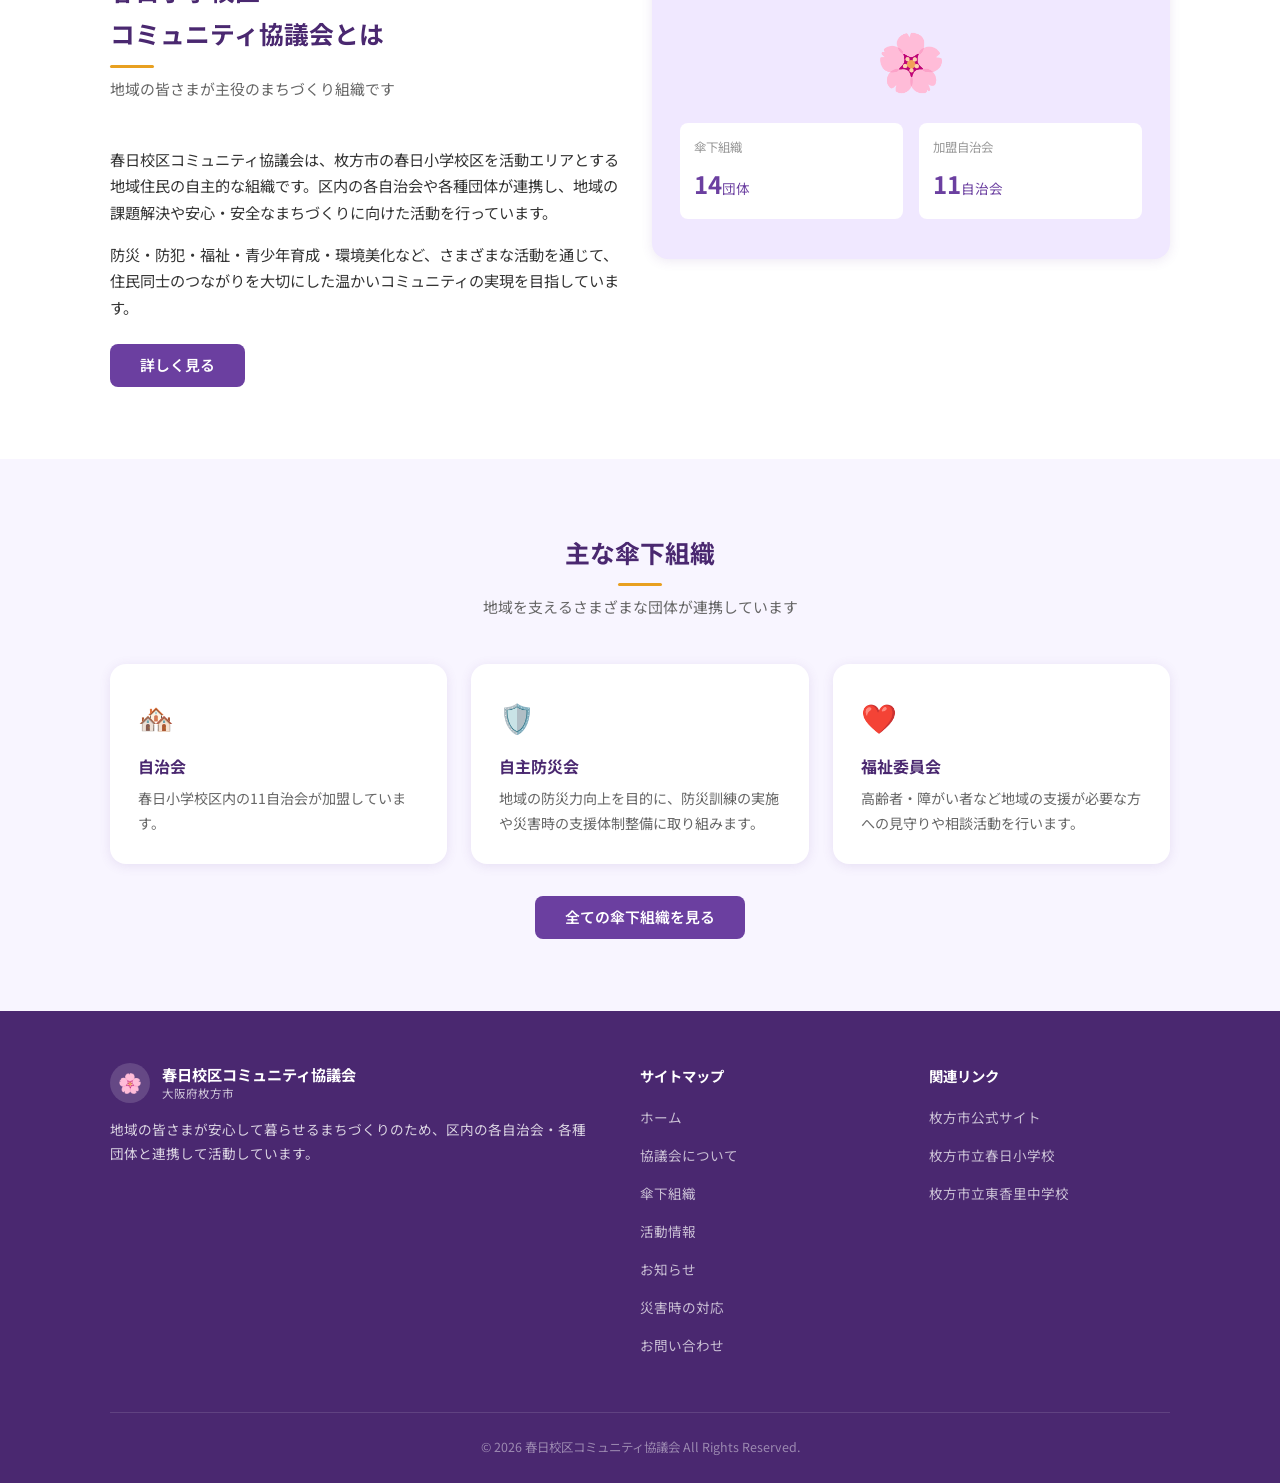
==== commit 506e47a3: "校区防災訓練（2026年11月21日）のお知らせページを追加 避難所開設訓練・非常食の食べ比べ・避難所設備体験・防災士による防災講座の 案内ページを新設し、トップページのバナー、活動情報、災害時の対応" ====
--- a/index.html
+++ b/index.html
@@ -51,6 +51,22 @@
   </div>
 </section>
 
+<!-- ── 防災訓練告知バナー ── -->
+<section style="background: linear-gradient(135deg, var(--primary-pale) 0%, #e5d9fa 100%); border-bottom: 3px solid var(--primary);">
+  <div class="container" style="padding-top: 18px; padding-bottom: 18px;">
+    <div style="display:flex; align-items:center; justify-content:space-between; flex-wrap:wrap; gap:12px;">
+      <div style="display:flex; align-items:center; gap:14px;">
+        <div style="font-size:2rem; line-height:1;">🛡️</div>
+        <div>
+          <div style="font-weight:700; color:var(--primary-dark); font-size:1rem;">2026年11月21日(土) 校区防災訓練を開催します</div>
+          <div style="font-size:0.85rem; color:var(--text-light); margin-top:2px;">避難所開設訓練・非常食の食べ比べ・防災士による防災講座など</div>
+        </div>
+      </div>
+      <a href="bousai-kunren.html" style="flex-shrink:0; background:var(--primary); color:white; font-weight:700; font-size:0.9rem; padding:10px 22px; border-radius:999px; text-decoration:none; white-space:nowrap; box-shadow:0 2px 6px rgba(0,0,0,0.12);">詳しくはこちら →</a>
+    </div>
+  </div>
+</section>
+
 <!-- ── お気に入り登録バナー ── -->
 <section style="background: linear-gradient(135deg, #fff8e1 0%, #fff3cd 100%); border-bottom: 3px solid #f6c90e;">
   <div class="container" style="padding-top: 18px; padding-bottom: 18px;">
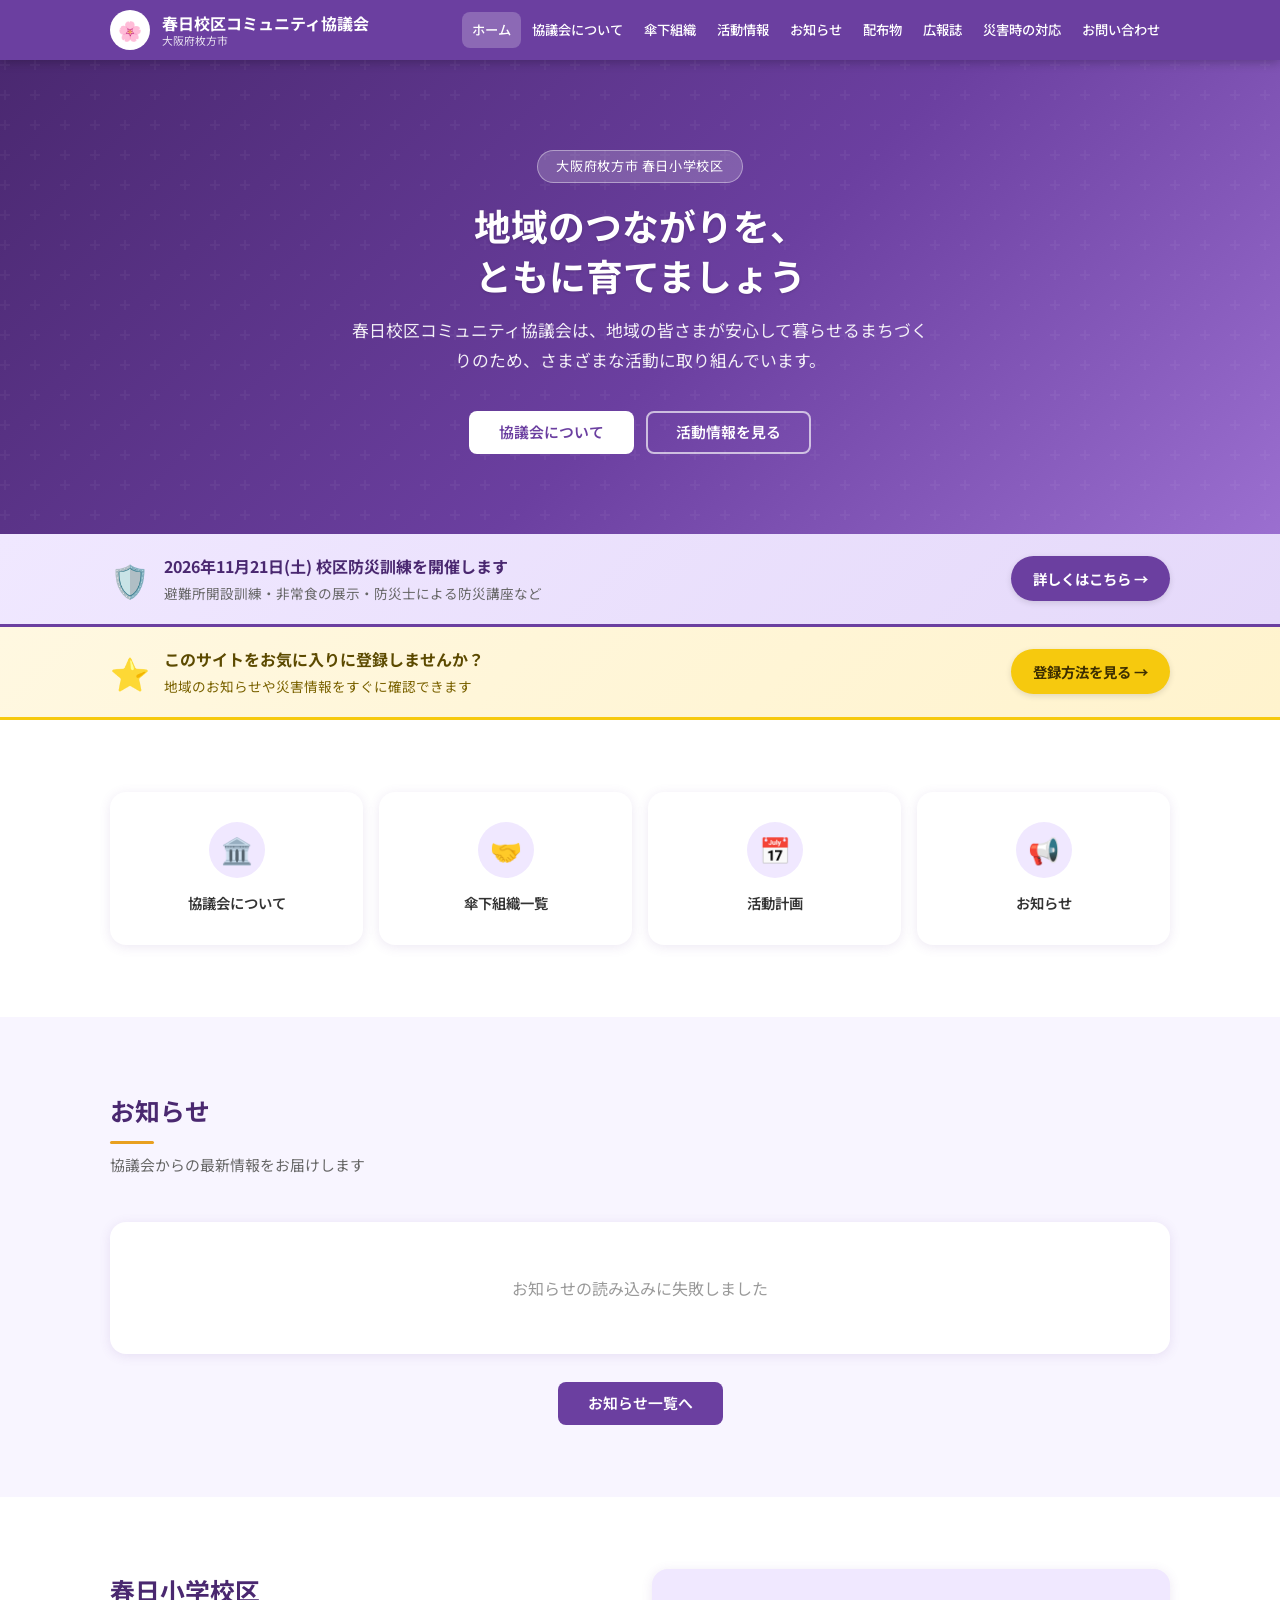
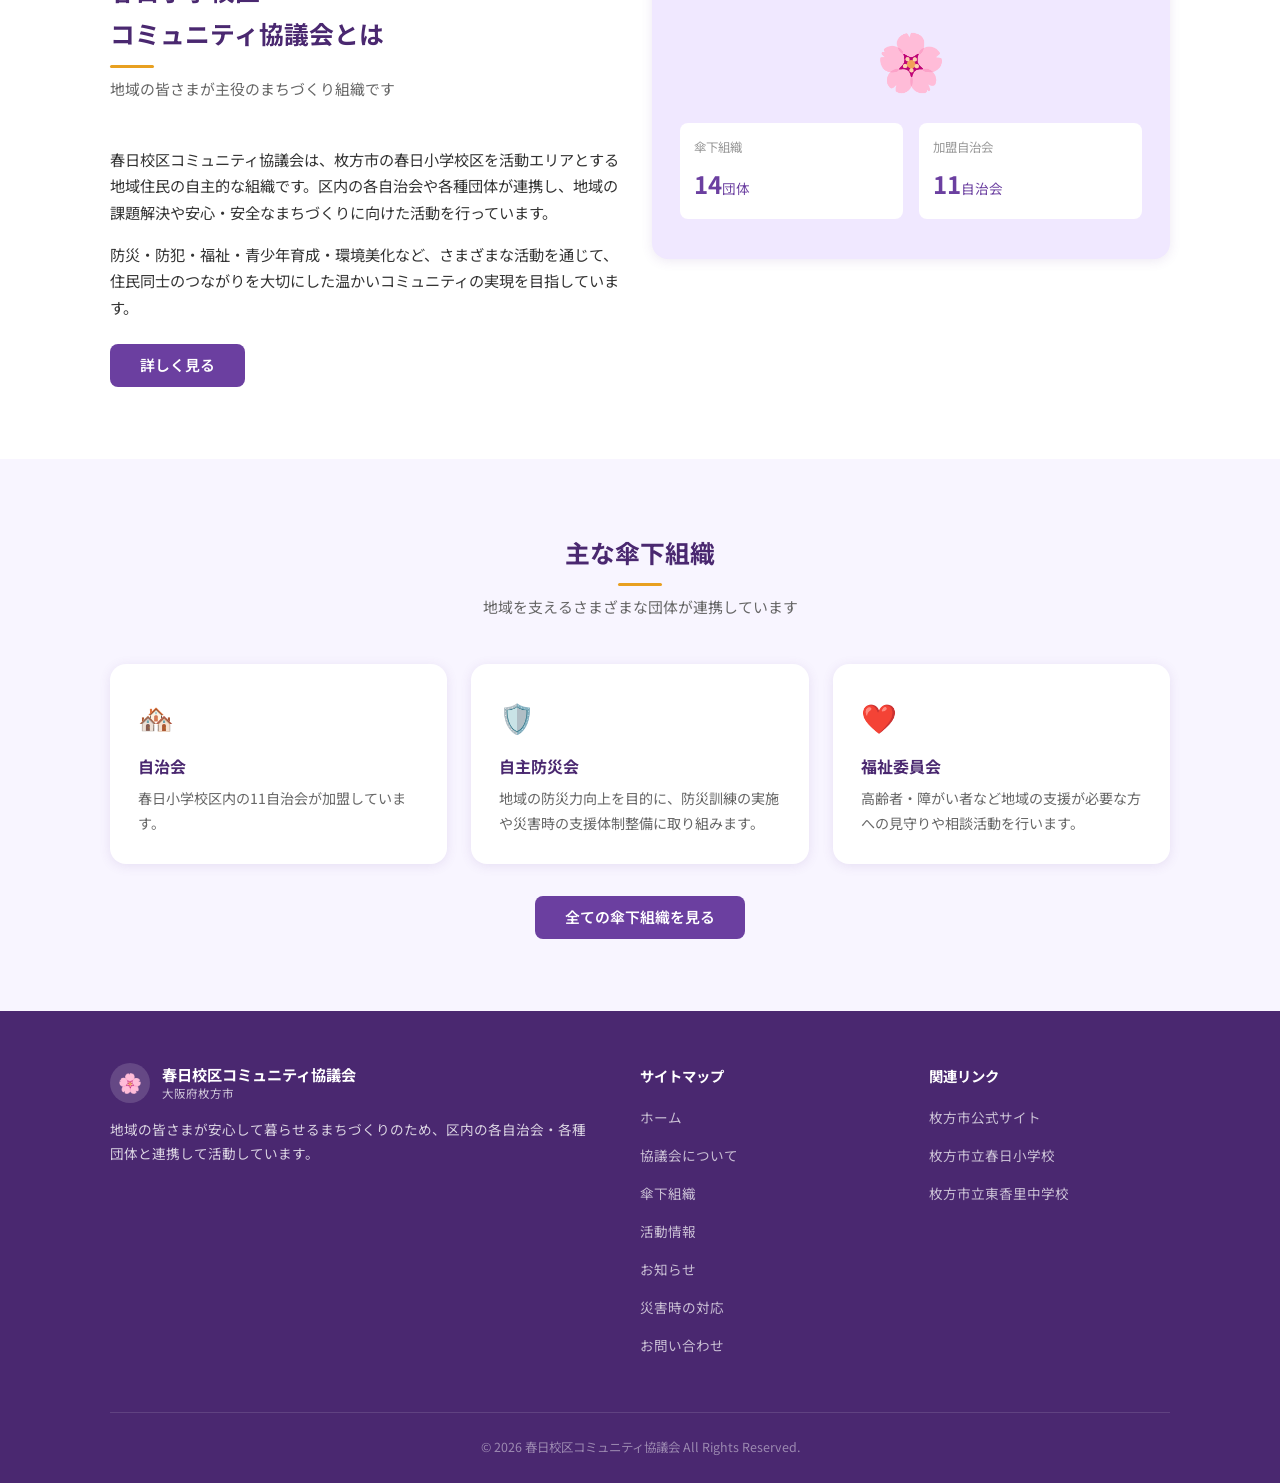
==== commit 85c4ff96: "非常食の表記を「食べ比べ」から「展示」に統一 PR #7で防災訓練ページの本文とイラストを「非常食の展示」に変更したが、 他ページの案内文と当ページのmeta descriptionに「食べ比べ」が残" ====
--- a/index.html
+++ b/index.html
@@ -8,6 +8,22 @@
   <link rel="preconnect" href="https://fonts.googleapis.com">
   <link href="https://fonts.googleapis.com/css2?family=Noto+Sans+JP:wght@400;500;700&display=swap" rel="stylesheet">
   <link rel="stylesheet" href="css/style.css">
+  <script type="application/ld+json">
+  {
+    "@context": "https://schema.org",
+    "@type": "Organization",
+    "name": "春日校区コミュニティ協議会",
+    "alternateName": "春日校区コミュニティ協議会（春日小学校区）",
+    "url": "https://hirakata-kasuga.github.io/",
+    "address": {
+      "@type": "PostalAddress",
+      "addressRegion": "大阪府",
+      "addressLocality": "枚方市",
+      "addressCountry": "JP"
+    },
+    "description": "大阪府枚方市 春日小学校区の地域住民組織。自治会・自主防災会・福祉委員会など傘下団体と連携し、防災・防犯・福祉・まちづくり活動を行っています。"
+  }
+  </script>
 </head>
 <body>
 
@@ -59,7 +75,7 @@
         <div style="font-size:2rem; line-height:1;">🛡️</div>
         <div>
           <div style="font-weight:700; color:var(--primary-dark); font-size:1rem;">2026年11月21日(土) 校区防災訓練を開催します</div>
-          <div style="font-size:0.85rem; color:var(--text-light); margin-top:2px;">避難所開設訓練・非常食の食べ比べ・防災士による防災講座など</div>
+          <div style="font-size:0.85rem; color:var(--text-light); margin-top:2px;">避難所開設訓練・非常食の展示・防災士による防災講座など</div>
         </div>
       </div>
       <a href="bousai-kunren.html" style="flex-shrink:0; background:var(--primary); color:white; font-weight:700; font-size:0.9rem; padding:10px 22px; border-radius:999px; text-decoration:none; white-space:nowrap; box-shadow:0 2px 6px rgba(0,0,0,0.12);">詳しくはこちら →</a>
